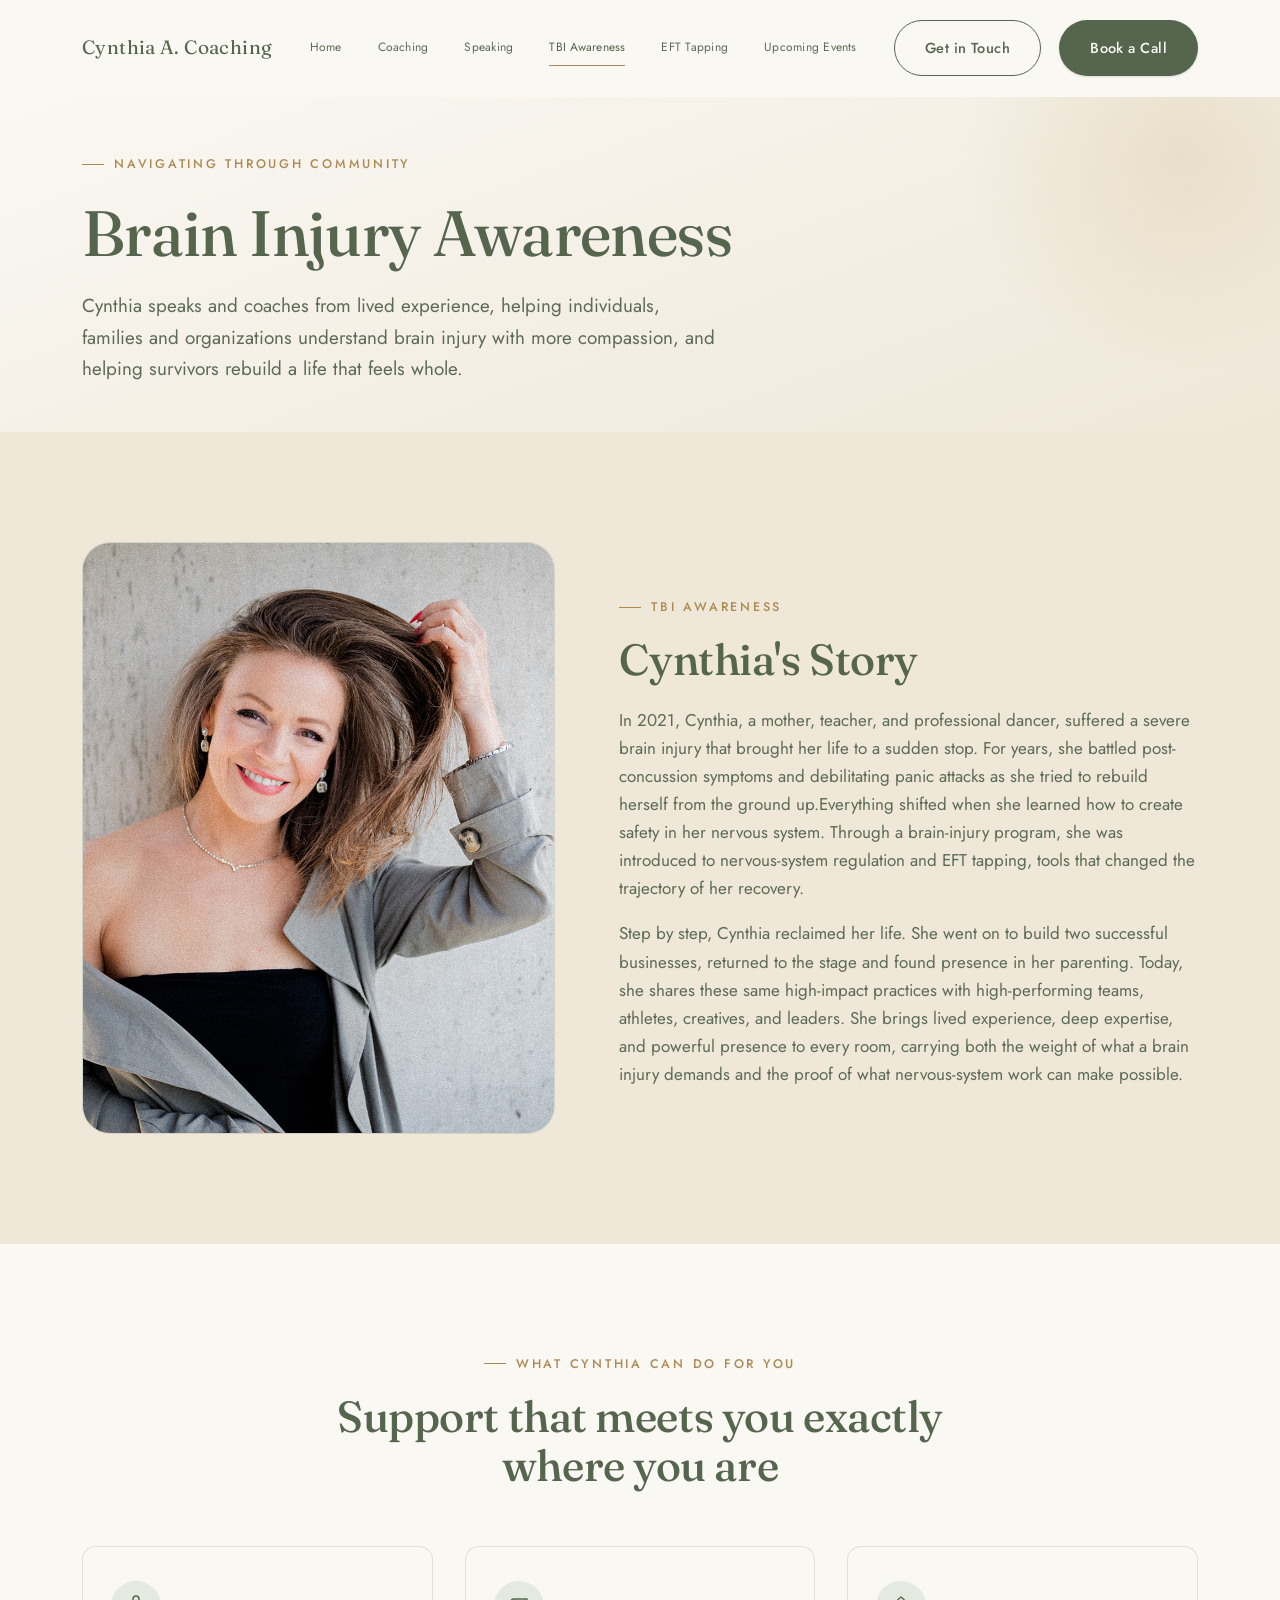
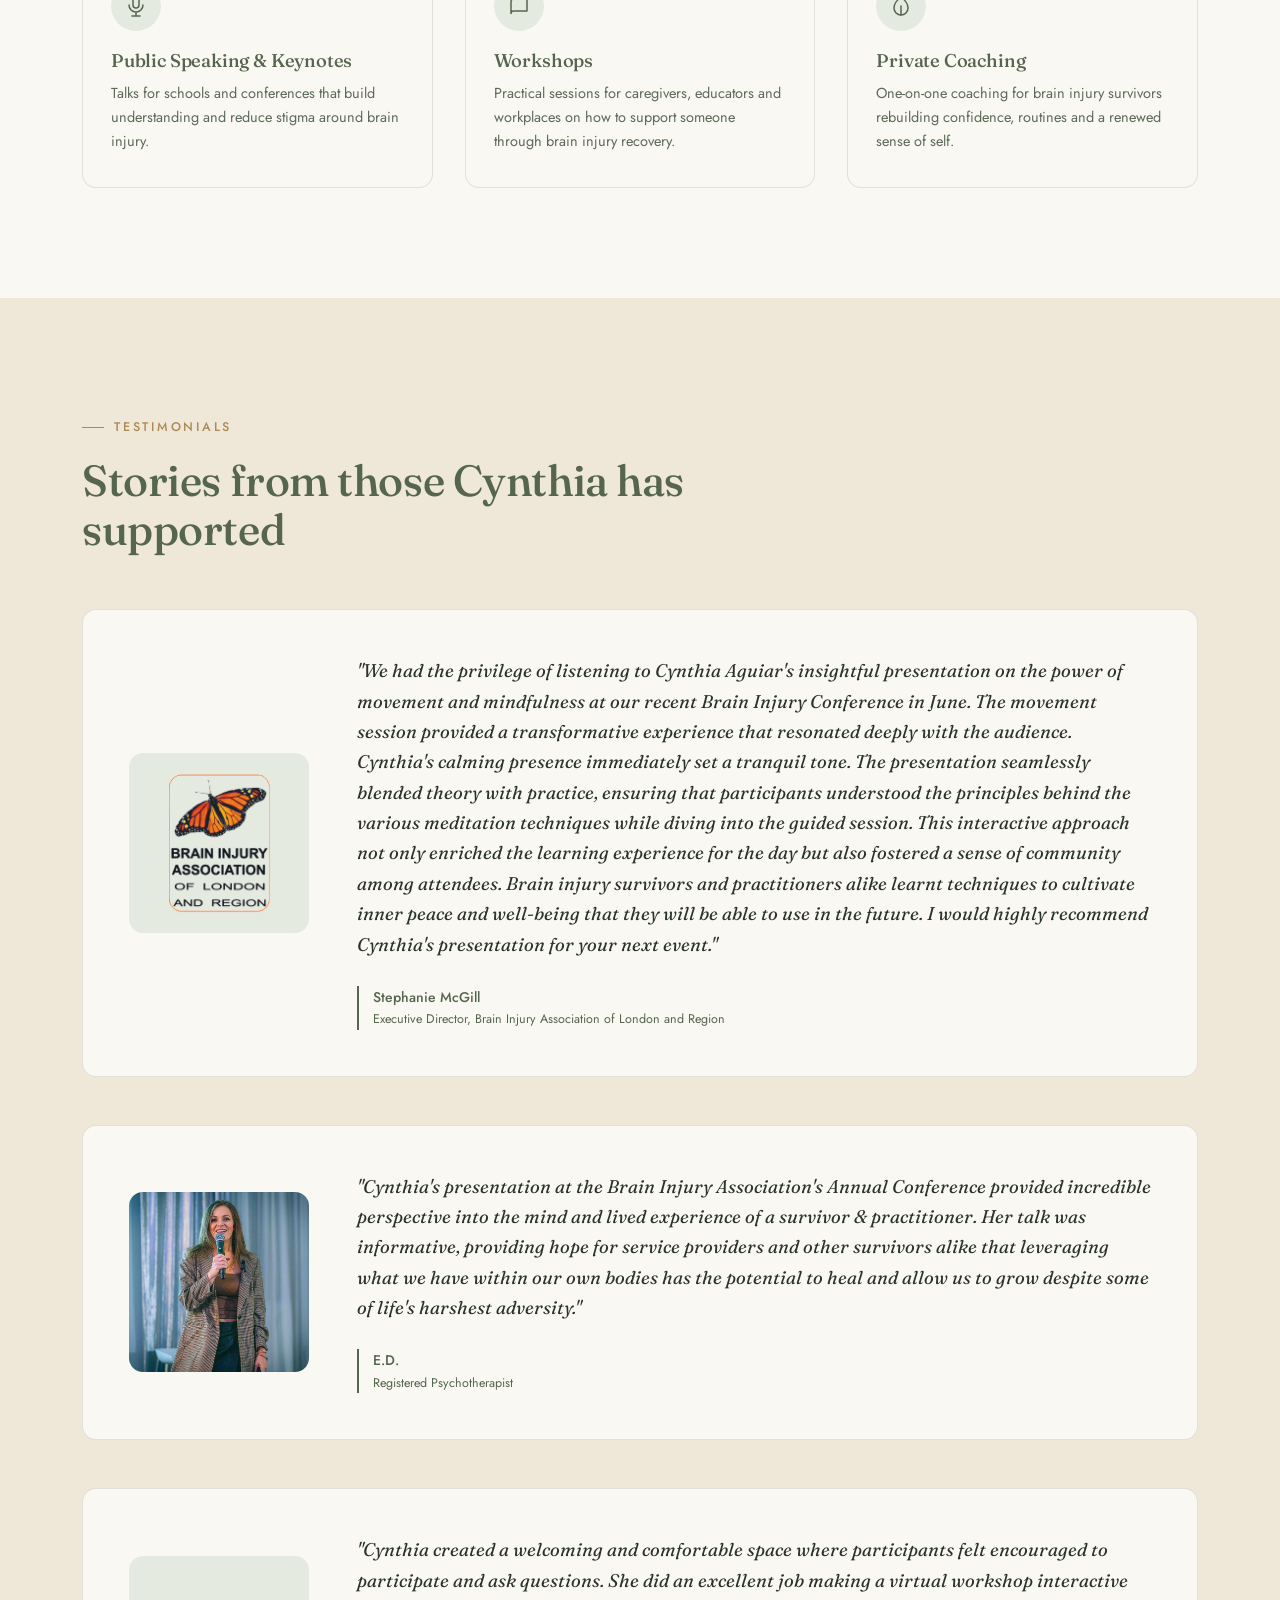
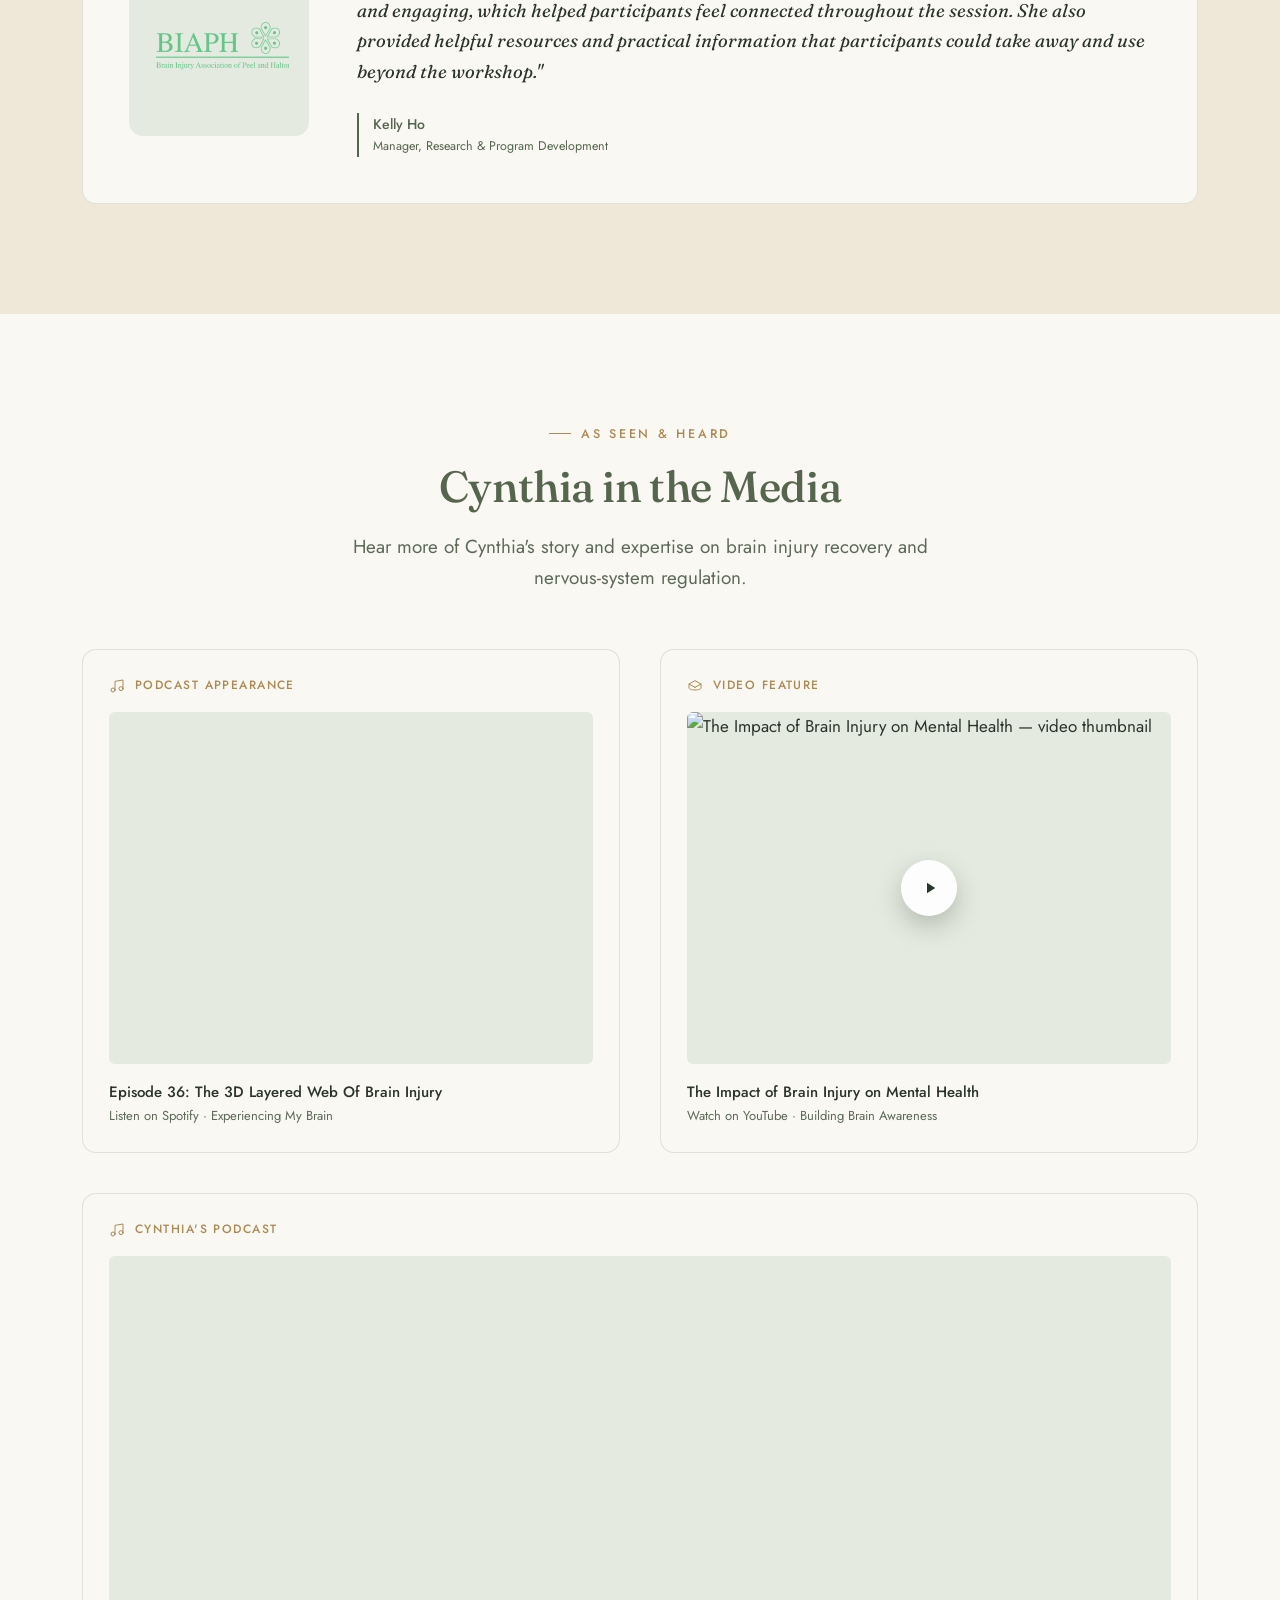
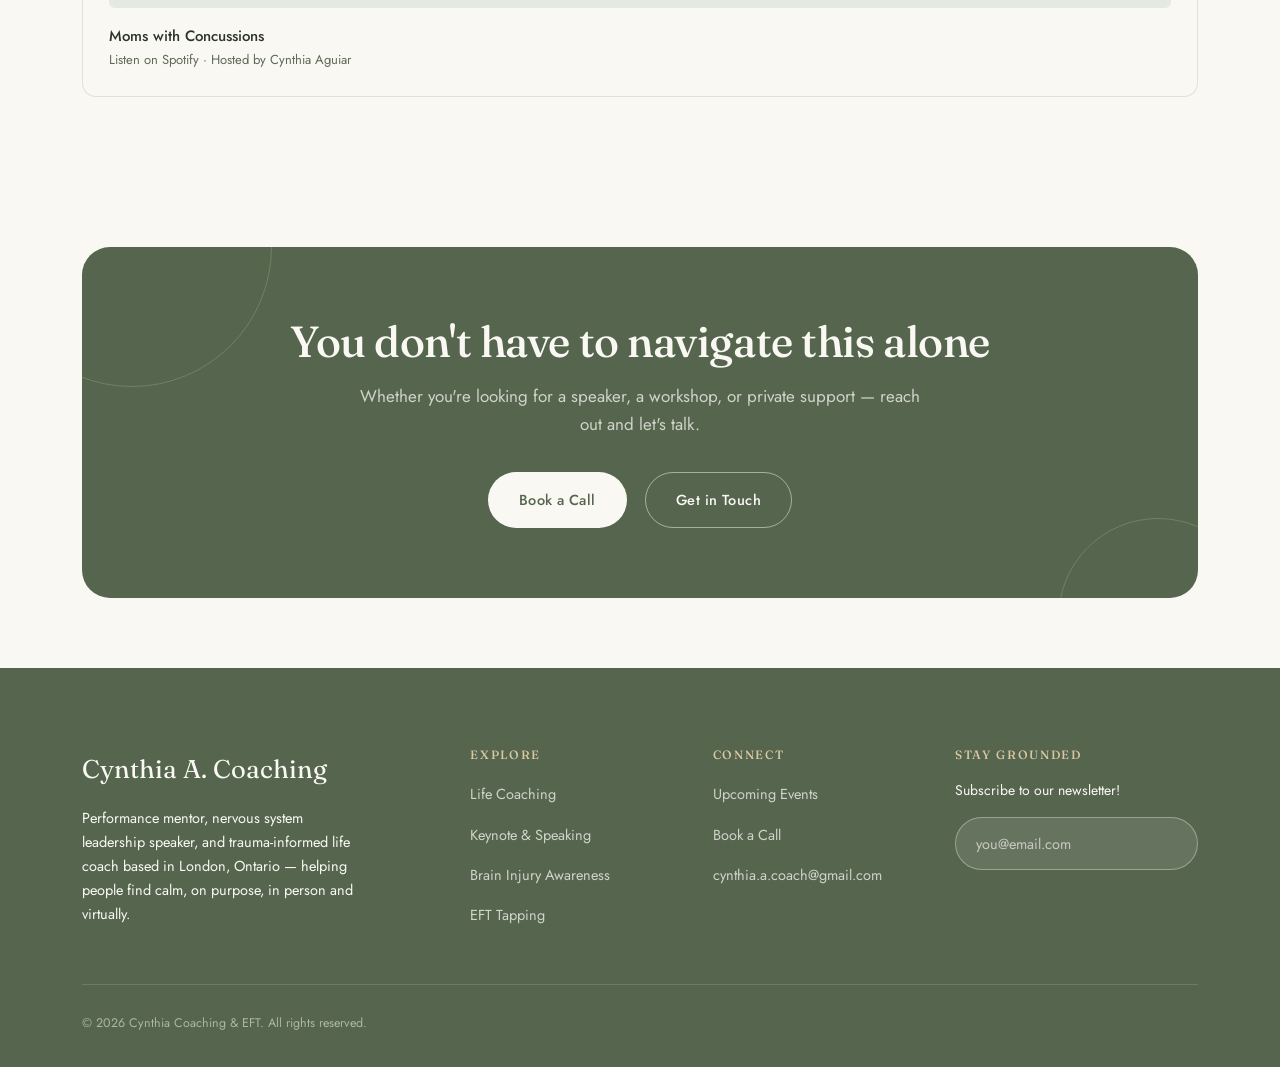
==== brain-injury-awareness.html @ 51f92c17 "Fix oversized gap after the last featured testimonial .testimonial-featured had a flat margin-bottom" ====
<!doctype html>
<html lang="en">
<head>
<meta charset="UTF-8">
<meta name="viewport" content="width=device-width, initial-scale=1.0">
<title>Brain Injury Awareness Speaker in London, Ontario — Cynthia</title>
<meta name="description" content="Cynthia Aguiar shares her brain injury story and supports survivors in London, Ontario and beyond through speaking, workshops and private coaching.">
<link rel="icon" type="image/svg+xml" href="favicon.svg">
<link rel="icon" type="image/png" sizes="32x32" href="favicon-32.png">
<link rel="apple-touch-icon" href="apple-touch-icon.png">
<meta property="og:type" content="website">
<meta property="og:site_name" content="Cynthia A. Coaching">
<meta property="og:title" content="Brain Injury Awareness Speaker in London, Ontario — Cynthia">
<meta property="og:description" content="Cynthia Aguiar shares her brain injury story and supports survivors in London, Ontario and beyond through speaking, workshops and private coaching.">
<meta property="og:url" content="https://iveyvisuals.github.io/Cynthia_A_Coaching/brain-injury-awareness.html">
<meta property="og:image" content="https://iveyvisuals.github.io/Cynthia_A_Coaching/images/og-image.jpg">
<meta property="og:image:width" content="1200">
<meta property="og:image:height" content="630">
<meta name="twitter:card" content="summary_large_image">
<meta name="twitter:title" content="Brain Injury Awareness Speaker in London, Ontario — Cynthia">
<meta name="twitter:description" content="Cynthia Aguiar shares her brain injury story and supports survivors in London, Ontario and beyond through speaking, workshops and private coaching.">
<meta name="twitter:image" content="https://iveyvisuals.github.io/Cynthia_A_Coaching/images/og-image.jpg">
<link rel="canonical" href="https://iveyvisuals.github.io/Cynthia_A_Coaching/brain-injury-awareness.html">
<link rel="preconnect" href="https://fonts.googleapis.com">
<link rel="preconnect" href="https://fonts.gstatic.com" crossorigin>
<link href="https://fonts.googleapis.com/css2?family=Fraunces:ital,opsz,wght@0,9..144,400;0,9..144,500;0,9..144,600;1,9..144,400;1,9..144,500&family=Jost:wght@300;400;500;600&display=swap" rel="stylesheet">
<link rel="stylesheet" href="styles.css?v=16">
<script type="application/ld+json">
{
  "@context": "https://schema.org",
  "@type": "ProfessionalService",
  "name": "Cynthia A. Coaching",
  "alternateName": "Cynthia Aguiar",
  "url": "https://iveyvisuals.github.io/Cynthia_A_Coaching/brain-injury-awareness.html",
  "image": "https://iveyvisuals.github.io/Cynthia_A_Coaching/images/Cynthia_1.jpg",
  "email": "cynthia.a.coach@gmail.com",
  "description": "Brain injury awareness speaking, workshops and coaching with Cynthia Aguiar, a brain injury survivor based in London, Ontario.",
  "areaServed": {
    "@type": "City",
    "name": "London, Ontario, Canada"
  },
  "founder": {
    "@type": "Person",
    "name": "Cynthia Aguiar"
  },
  "priceRange": "$$"
}
</script>
</head>
<body>

<header class="site-header">
  <div class="header-inner">
    <a href="index.html" class="logo">Cynthia A. Coaching</a>
    <nav class="main-nav">
      <a href="index.html">Home</a>
      <a href="life-coaching.html">Coaching</a>
      <a href="keynote-speaking.html">Speaking</a>
      <a href="brain-injury-awareness.html" class="active">TBI Awareness</a>
      <a href="eft-tapping.html">EFT Tapping</a>
      <a href="upcoming-events.html">Upcoming Events</a>
      <div class="main-nav-cta">
        <a href="contact.html" target="_blank" rel="noopener" class="btn btn-ghost">Get in Touch</a>
        <a href="https://tidycal.com/cynthiaacoach/discovery" target="_blank" rel="noopener" class="btn btn-primary">Book a Call</a>
      </div>
    </nav>
    <div class="header-cta">
      <a href="contact.html" target="_blank" rel="noopener" class="btn btn-ghost">Get in Touch</a>
      <a href="https://tidycal.com/cynthiaacoach/discovery" target="_blank" rel="noopener" class="btn btn-primary">Book a Call</a>
    </div>
    <button class="nav-toggle" aria-label="Toggle menu"><span></span><span></span><span></span></button>
  </div>
</header>

<main>

  <section class="page-hero">
    <div class="container">
      <div class="hero-reveal" style="max-width:760px;">
        <div class="eyebrow">Navigating through community</div>
        <h1>Brain Injury Awareness</h1>
        <p class="lede">Cynthia speaks and coaches from lived experience, helping individuals, families and organizations understand brain injury with more compassion, and helping survivors rebuild a life that feels whole.</p>
      </div>
    </div>
  </section>

  <!-- CYNTHIA'S STORY -->
  <section class="section-alt">
    <div class="container split">
      <div class="split-media reveal-pop">
        <img src="images/Portrait_Outdoor.jpg" alt="Portrait of Cynthia Aguiar, smiling">
      </div>
      <div class="split-body reveal">
        <div class="eyebrow">TBI Awareness</div>
        <h2>Cynthia's Story</h2>
        <p>In 2021, Cynthia, a mother, teacher, and professional dancer, suffered a severe brain injury that brought her life to a sudden stop. For years, she battled post-concussion symptoms and debilitating panic attacks as she tried to rebuild herself from the ground up.

​

Everything shifted when she learned how to create safety in her nervous system. Through a brain-injury program, she was introduced to nervous-system regulation and EFT tapping, tools that changed the trajectory of her recovery.</p>
        <p>Step by step, Cynthia reclaimed her life. She went on to build two successful businesses,  returned to the stage and found presence in her parenting. Today, she shares these same high-impact practices with high-performing teams, athletes, creatives, and leaders. She brings lived experience, deep expertise, and powerful presence to every room, carrying both the weight of what a brain injury demands and the proof of what nervous-system work can make possible.</p>
      </div>
    </div>
  </section>

  <!-- WHAT SHE CAN DO -->
  <section>
    <div class="container">
      <div class="section-head center reveal">
        <div class="eyebrow" style="justify-content:center; display:flex;">What Cynthia Can Do For You</div>
        <h2>Support that meets you exactly where you are</h2>
      </div>
      <div class="grid-3">
        <div class="audience-card reveal">
          <div class="icon-wrap"><svg viewBox="0 0 24 24" fill="none" stroke-width="1.5" stroke-linecap="round" stroke-linejoin="round"><rect x="9" y="2" width="6" height="12" rx="3"/><path d="M5 11a7 7 0 0 0 14 0M12 18v4M8 22h8"/></svg></div>
          <h3>Public Speaking &amp; Keynotes</h3>
          <p>Talks for schools and conferences that build understanding and reduce stigma around brain injury.</p>
        </div>
        <div class="audience-card reveal">
          <div class="icon-wrap"><svg viewBox="0 0 24 24" fill="none" stroke-width="1.5" stroke-linecap="round" stroke-linejoin="round"><path d="M4 19.5A2.5 2.5 0 0 1 6.5 17H20V5H6.5A2.5 2.5 0 0 0 4 7.5v12Z"/></svg></div>
          <h3>Workshops</h3>
          <p>Practical sessions for caregivers, educators and workplaces on how to support someone through brain injury recovery.</p>
        </div>
        <div class="audience-card reveal">
          <div class="icon-wrap"><svg viewBox="0 0 24 24" fill="none" stroke-width="1.5" stroke-linecap="round" stroke-linejoin="round"><path d="M12 3c-4 3-7 7-7 11a7 7 0 0 0 14 0c0-4-3-8-7-11Z"/><path d="M12 12v9"/></svg></div>
          <h3>Private Coaching</h3>
          <p>One-on-one coaching for brain injury survivors rebuilding confidence, routines and a renewed sense of self.</p>
        </div>
      </div>
    </div>
  </section>

  <!-- TESTIMONIALS -->
  <section class="section-alt">
    <div class="container">
      <div class="section-head reveal">
        <div class="eyebrow">Testimonials</div>
        <h2>Stories from those Cynthia has supported</h2>
      </div>

      <div class="testimonial-featured reveal">
        <div class="testimonial-featured-logo">
          <img src="logos/BIALR.png" alt="Brain Injury Association of London and Region logo">
        </div>
        <div class="testimonial-featured-body">
          <p class="testimonial-quote">"We had the privilege of listening to Cynthia Aguiar's insightful presentation on the power of movement and mindfulness at our recent Brain Injury Conference in June. The movement session provided a transformative experience that resonated deeply with the audience. Cynthia's calming presence immediately set a tranquil tone. The presentation seamlessly blended theory with practice, ensuring that participants understood the principles behind the various meditation techniques while diving into the guided session. This interactive approach not only enriched the learning experience for the day but also fostered a sense of community among attendees. Brain injury survivors and practitioners alike learnt techniques to cultivate inner peace and well-being that they will be able to use in the future. I would highly recommend Cynthia's presentation for your next event."</p>
          <div class="testimonial-who">
            <div class="testimonial-avatar"></div>
            <div>
              <div class="testimonial-name">Stephanie McGill</div>
              <div class="testimonial-role">Executive Director, Brain Injury Association of London and Region</div>
            </div>
          </div>
        </div>
      </div>

      <div class="testimonial-featured reveal">
        <div class="testimonial-featured-logo testimonial-featured-photo">
          <img src="images/Speaking_7.jpg" alt="Cynthia speaking with a microphone at a conference">
        </div>
        <div class="testimonial-featured-body">
          <p class="testimonial-quote">"Cynthia's presentation at the Brain Injury Association's Annual Conference provided incredible perspective into the mind and lived experience of a survivor &amp; practitioner. Her talk was informative, providing hope for service providers and other survivors alike that leveraging what we have within our own bodies has the potential to heal and allow us to grow despite some of life's harshest adversity."</p>
          <div class="testimonial-who">
            <div class="testimonial-avatar"></div>
            <div>
              <div class="testimonial-name">E.D.</div>
              <div class="testimonial-role">Registered Psychotherapist</div>
            </div>
          </div>
        </div>
      </div>

      <div class="testimonial-featured reveal">
        <div class="testimonial-featured-logo">
          <img src="logos/BIAPH.png" alt="Brain Injury Association of Peel and Halton logo">
        </div>
        <div class="testimonial-featured-body">
          <p class="testimonial-quote">"Cynthia created a welcoming and comfortable space where participants felt encouraged to participate and ask questions. She did an excellent job making a virtual workshop interactive and engaging, which helped participants feel connected throughout the session. She also provided helpful resources and practical information that participants could take away and use beyond the workshop."</p>
          <div class="testimonial-who">
            <div class="testimonial-avatar"></div>
            <div>
              <div class="testimonial-name">Kelly Ho</div>
              <div class="testimonial-role">Manager, Research &amp; Program Development</div>
            </div>
          </div>
        </div>
      </div>

    </div>
  </section>

  <!-- MEDIA APPEARANCES -->
  <section class="media-appearances">
    <div class="container">
      <div class="section-head center reveal">
        <div class="eyebrow" style="justify-content:center; display:flex;">As Seen &amp; Heard</div>
        <h2>Cynthia in the Media</h2>
        <p class="lede" style="margin:20px auto 0;">Hear more of Cynthia's story and expertise on brain injury recovery and nervous-system regulation.</p>
      </div>
      <div class="grid-2" style="margin-top:20px; align-items:start;">
        <div class="media-card reveal">
          <div class="media-card-label">
            <svg viewBox="0 0 24 24" fill="none" stroke-width="1.5" stroke-linecap="round" stroke-linejoin="round"><path d="M9 18V5l12-2v13"/><circle cx="6" cy="18" r="3"/><circle cx="18" cy="16" r="3"/></svg>
            Podcast Appearance
          </div>
          <div class="media-embed">
            <iframe src="https://open.spotify.com/embed/episode/5AU9qyWVliZ8lz8T5jCbvk?utm_source=generator" width="100%" height="352" frameborder="0" allow="autoplay; clipboard-write; encrypted-media; fullscreen; picture-in-picture" loading="lazy" title="Spotify: Episode 36. The 3D Layered Web Of Brain Injury"></iframe>
          </div>
          <div>
            <div class="media-card-title">Episode 36: The 3D Layered Web Of Brain Injury</div>
            <div class="media-card-source">Listen on Spotify · Experiencing My Brain</div>
          </div>
        </div>
        <div class="media-card reveal">
          <div class="media-card-label">
            <svg viewBox="0 0 24 24" fill="none" stroke-width="1.5" stroke-linecap="round" stroke-linejoin="round"><path d="M12 14l9-5-9-5-9 5 9 5Z"/><path d="M3 9v6c0 1.5 4 3 9 3s9-1.5 9-3V9"/></svg>
            Video Feature
          </div>
          <div class="media-embed media-embed-video">
            <a href="https://www.youtube.com/watch?v=foy1cA7-H3Y" target="_blank" rel="noopener" aria-label="Watch on YouTube: The Impact of Brain Injury on Mental Health">
              <img src="https://img.youtube.com/vi/foy1cA7-H3Y/maxresdefault.jpg" alt="The Impact of Brain Injury on Mental Health — video thumbnail" loading="lazy">
              <span class="play"><svg viewBox="0 0 24 24"><path d="M8 5v14l11-7z"/></svg></span>
            </a>
          </div>
          <div>
            <div class="media-card-title">The Impact of Brain Injury on Mental Health</div>
            <div class="media-card-source">Watch on YouTube · Building Brain Awareness</div>
          </div>
        </div>
        <div class="media-card reveal" style="grid-column:1 / -1;">
          <div class="media-card-label">
            <svg viewBox="0 0 24 24" fill="none" stroke-width="1.5" stroke-linecap="round" stroke-linejoin="round"><path d="M9 18V5l12-2v13"/><circle cx="6" cy="18" r="3"/><circle cx="18" cy="16" r="3"/></svg>
            Cynthia's Podcast
          </div>
          <div class="media-embed">
            <iframe src="https://open.spotify.com/embed/show/6o1XPFlJrkX3rZwyYNDtZy?utm_source=generator" width="100%" height="352" frameborder="0" allow="autoplay; clipboard-write; encrypted-media; fullscreen; picture-in-picture" loading="lazy" title="Spotify: Moms with Concussions, hosted by Cynthia Aguiar"></iframe>
          </div>
          <div>
            <div class="media-card-title">Moms with Concussions</div>
            <div class="media-card-source">Listen on Spotify · Hosted by Cynthia Aguiar</div>
          </div>
        </div>
      </div>
    </div>
  </section>

  <!-- CTA -->
  <section id="book" class="tight">
    <div class="container">
      <div class="cta-band reveal">
        <h2>You don't have to navigate this alone</h2>
        <p>Whether you're looking for a speaker, a workshop, or private support — reach out and let's talk.</p>
        <div class="btn-row">
          <a href="https://tidycal.com/cynthiaacoach/discovery" target="_blank" rel="noopener" class="btn btn-light">Book a Call</a>
          <a href="contact.html" target="_blank" rel="noopener" class="btn btn-ghost" style="border-color:rgba(250,248,243,0.5); color:#FAF8F3;">Get in Touch</a>
        </div>
      </div>
    </div>
  </section>

</main>

<footer class="site-footer">
  <div class="container">
    <div class="footer-grid">
      <div>
        <div class="footer-logo">Cynthia A. Coaching</div>
        <p style="max-width:280px; font-size:14.5px; color: #FAF8F3;">Performance mentor, nervous system leadership speaker, and trauma-informed life coach based in London, Ontario &mdash; helping people find calm, on purpose, in person and virtually.</p>
      </div>
      <div class="footer-col">
        <h4>Explore</h4>
        <ul>
          <li><a href="life-coaching.html">Life Coaching</a></li>
          <li><a href="keynote-speaking.html">Keynote &amp; Speaking</a></li>
          <li><a href="brain-injury-awareness.html">Brain Injury Awareness</a></li>
          <li><a href="eft-tapping.html">EFT Tapping</a></li>
        </ul>
      </div>
      <div class="footer-col">
        <h4>Connect</h4>
        <ul>
          <li><a href="upcoming-events.html">Upcoming Events</a></li>
          <li><a href="https://tidycal.com/cynthiaacoach/discovery" target="_blank" rel="noopener">Book a Call</a></li>
          <li><a href="mailto:cynthia.a.coach@gmail.com">cynthia.a.coach@gmail.com</a></li>
        </ul>
      </div>
      <div class="footer-col">
        <h4>Stay Grounded</h4>
        <p style="font-size:14px; margin-bottom:14px; color: #FAF8F3;">Subscribe to our newsletter!</p>
        <form class="offer-form" style="margin:0;">
          <input type="email" required placeholder="you@email.com">
        </form>
      </div>
    </div>
    <div class="footer-bottom">
      <span>© 2026 Cynthia Coaching &amp; EFT. All rights reserved.</span>
      
    </div>
  </div>
</footer>

<script src="script.js"></script>
</body>
</html>
---- styles.css ----
/* =========================================================
   CYNTHIA — Life & EFT Coaching
   Design tokens
   ========================================================= */
:root{
  --bg:            #FAF8F3;   /* soft ivory */
  --bg-alt:        #EFE8D9;   /* warm sand */
  --bg-deep:       #E4DCC9;   /* deeper sand, for contrast blocks */
  --sage:          #8A9A82;   /* calm sage */
  --sage-dark:     #55654E;   /* deep moss, headings on light */
  --sage-pale:     #E5EAE0;   /* pale sage wash */
  --ink:           #2B342A;   /* near-black green, primary text */
  --ink-soft:      #5C6A57;   /* secondary text */
  --gold:          #AD8A54;   /* muted brass accent */
  --gold-light:    #D9C7A2;
  --line:          rgba(43,52,42,0.12);
  --line-soft:     rgba(43,52,42,0.07);
  --white:         #FFFFFF;

  --font-display:  'Fraunces', 'Iowan Old Style', serif;
  --font-body:     'Jost', 'Inter', sans-serif;

  --container:     1180px;
  --radius-s:      6px;
  --radius-m:      14px;
  --radius-l:      28px;

  --ease: cubic-bezier(.4,0,.2,1);
}

*, *::before, *::after{ box-sizing: border-box; }
html{ scroll-behavior: smooth; }
@media (prefers-reduced-motion: reduce){
  html{ scroll-behavior: auto; }
  *, *::before, *::after{ animation-duration: 0.001ms !important; animation-iteration-count: 1 !important; transition-duration: 0.001ms !important; scroll-behavior: auto !important; }
}

body{
  margin:0;
  background: var(--bg);
  color: var(--ink);
  font-family: var(--font-body);
  font-size: 17px;
  line-height: 1.65;
  -webkit-font-smoothing: antialiased;
  overflow-x: hidden;
}

img{ max-width:100%; display:block; }
a{ color: inherit; text-decoration:none; }
ul{ margin:0; padding:0; list-style:none; }
button{ font-family: inherit; cursor:pointer; }

.container{
  max-width: var(--container);
  margin: 0 auto;
  padding: 0 32px;
}

/* ---------- Typography ---------- */
h1,h2,h3,h4{
  font-family: var(--font-display);
  color: var(--sage-dark);
  font-weight: 500;
  line-height: 1.12;
  margin: 0;
  letter-spacing: -0.01em;
}
h1{ font-size: clamp(2.6rem, 5vw, 4.4rem); font-weight: 480; }
h2{ font-size: clamp(2rem, 3.4vw, 2.9rem); }
h3{ font-size: clamp(1.25rem, 2vw, 1.6rem); }
p{ margin: 0 0 1em; color: var(--ink-soft); }
p:last-child{ margin-bottom: 0; }

.eyebrow{
  display:inline-flex;
  align-items:center;
  gap:10px;
  font-family: var(--font-body);
  font-size: 12.5px;
  letter-spacing: 0.22em;
  text-transform: uppercase;
  color: var(--gold);
  font-weight: 500;
  margin-bottom: 18px;
}
.eyebrow::before{
  content:"";
  width: 22px; height: 1px;
  background: var(--gold);
}

.lede{
  font-size: 1.18rem;
  color: var(--ink-soft);
  max-width: 620px;
}

/* ---------- Buttons ---------- */
.btn{
  display:inline-flex;
  align-items:center;
  justify-content:center;
  gap:8px;
  padding: 15px 30px;
  border-radius: 999px;
  font-size: 14.5px;
  letter-spacing: 0.03em;
  font-weight: 500;
  border: 1px solid transparent;
  transition: transform .35s var(--ease), background .35s var(--ease), color .35s var(--ease), border-color .35s var(--ease), box-shadow .35s var(--ease);
  white-space: nowrap;
}
.btn-primary{
  background: var(--sage-dark);
  color: var(--bg);
  box-shadow: 0 1px 2px rgba(43,52,42,0.15);
}
.btn-primary:hover{ background: var(--ink); transform: translateY(-2px); box-shadow: 0 10px 24px rgba(43,52,42,0.22); }
.btn-ghost{
  background: transparent;
  color: var(--sage-dark);
  border-color: var(--sage-dark);
}
.btn-ghost:hover{ background: var(--sage-dark); color: var(--bg); transform: translateY(-2px); }
.btn-gold{
  background: var(--gold);
  color: var(--bg);
}
.btn-gold:hover{ background: var(--sage-dark); transform: translateY(-2px); }
.btn-light{
  background: var(--bg);
  color: var(--sage-dark);
}
.btn-light:hover{ background: var(--white); transform: translateY(-2px); }
.btn-row{ display:flex; gap:14px; flex-wrap:wrap; align-items:center; }

/* ---------- Header ---------- */
.site-header{
  position: sticky;
  top:0;
  z-index: 100;
  background: rgba(250,248,243,0.86);
  backdrop-filter: blur(10px);
  border-bottom: 1px solid transparent;
  transition: border-color .4s var(--ease), background .4s var(--ease);
}
.site-header.scrolled{
  border-bottom-color: var(--line);
}
.header-inner{
  display:flex;
  align-items:center;
  justify-content:space-between;
  padding: 20px 32px;
  max-width: var(--container);
  margin:0 auto;
}
.logo{
  font-family: var(--font-display);
  font-size: 1.2rem;
  letter-spacing: 0.02em;
  color: var(--sage-dark);
  display:flex;
  align-items:baseline;
  gap:10px;
}
.logo small{
  font-family: var(--font-body);
  font-size: 10.5px;
  letter-spacing: 0.18em;
  text-transform: uppercase;
  color: var(--gold);
  font-weight: 500;
}
.main-nav{
  display:flex;
  align-items:center;
  gap: 36px;
}
.main-nav a{
  font-size: 12px;
  letter-spacing: 0.02em;
  color: var(--ink-soft);
  position: relative;
  padding: 4px 0;
  transition: color .3s var(--ease);
}
.main-nav a:hover, .main-nav a.active{ color: var(--sage-dark); }
.main-nav a.active::after{
  content:"";
  position:absolute;
  left:0; right:0; bottom:-4px;
  height:1px;
  background: var(--gold);
}
.header-cta{ display:flex; align-items:center; gap:18px; }
.main-nav-cta{ display:none; }
.nav-toggle{
  display:none;
  background:none; border:none;
  width: 30px; height: 22px;
  position:relative;
}
.nav-toggle span{
  position:absolute; left:0; right:0; height:1px; background: var(--sage-dark);
  transition: transform .3s var(--ease), opacity .3s var(--ease), top .3s var(--ease);
}
.nav-toggle span:nth-child(1){ top:0; }
.nav-toggle span:nth-child(2){ top:10px; }
.nav-toggle span:nth-child(3){ top:20px; }
.nav-toggle.open span:nth-child(1){ top:10px; transform: rotate(45deg); }
.nav-toggle.open span:nth-child(2){ opacity:0; }
.nav-toggle.open span:nth-child(3){ top:10px; transform: rotate(-45deg); }

/* ---------- Breathing ring signature motif ---------- */
.breath-wrap{ position:relative; display:flex; align-items:center; justify-content:center; width:78%; height:78%; }
.breath-wrap img{
  width:100%; height:100%;
  object-fit:cover;
  border-radius:50%;
  display:block;
  position:relative;
  z-index:1;
  box-shadow: 0 20px 45px -20px rgba(43,52,42,0.35);
}
.breath-ring{
  position:absolute;
  border:1px solid var(--gold-light);
  border-radius:50%;
  animation: breathe 7s var(--ease) infinite;
  pointer-events:none;
}
.breath-ring.r1{ inset:-18px; animation-delay: 0s; }
.breath-ring.r2{ inset:-42px; animation-delay: .6s; border-color: rgba(173,138,84,0.35); }
.breath-ring.r3{ inset:-70px; animation-delay: 1.2s; border-color: rgba(173,138,84,0.2); }
@keyframes breathe{
  0%   { transform: scale(0.96); opacity: .55; }
  50%  { transform: scale(1.04); opacity: .95; }
  100% { transform: scale(0.96); opacity: .55; }
}

.divider-breath{
  display:flex; align-items:center; justify-content:center;
  gap: 10px;
  margin: 0 auto;
  width: fit-content;
}
.divider-breath span{
  width:6px; height:6px; border-radius:50%;
  background: var(--gold-light);
  animation: breathe-dot 3.6s var(--ease) infinite;
}
.divider-breath span:nth-child(2){ animation-delay: .4s; background: var(--gold); width:8px; height:8px; }
.divider-breath span:nth-child(3){ animation-delay: .8s; }
@keyframes breathe-dot{
  0%,100%{ transform: scale(0.85); opacity:.5; }
  50%{ transform: scale(1.25); opacity:1; }
}

/* ---------- Sections ---------- */
section{ padding: 110px 0; position:relative; }
section.tight{ padding: 70px 0; }
.section-alt{ background: var(--bg-alt); }
.section-deep{ background: var(--sage-dark); color: var(--bg); }
.section-deep h2, .section-deep h3{ color: var(--bg); }
.section-deep p{ color: rgba(250,248,243,0.75); }
.section-deep .eyebrow{ color: var(--gold-light); }
.section-deep .eyebrow::before{ background: var(--gold-light); }
.section-deep .audience-card h3{ color: var(--ink); }
.section-deep .audience-card p{ color: var(--ink-soft); }

.section-head{ max-width: 720px; margin-bottom: 56px; }
.section-head.center{ margin-left:auto; margin-right:auto; text-align:center; }

/* reveal-on-scroll */
.reveal{ opacity:0; transform: translateY(26px); transition: opacity .9s var(--ease), transform .9s var(--ease); }
.reveal.in{ opacity:1; transform:none; }
.reveal-pop{ opacity:0; transform: scale(.94) translateY(14px); transition: opacity .8s var(--ease), transform .8s var(--ease); }
.reveal-pop.in{ opacity:1; transform: scale(1) translateY(0); }

/* Hero text — fades in on page load (always above the fold, no scroll trigger needed) */
@keyframes hero-fade-in{
  from{ opacity:0; transform: translateY(22px); }
  to{ opacity:1; transform: none; }
}
.hero-reveal{ animation: hero-fade-in 1s var(--ease) both; }

/* ---------- Hero ---------- */
.hero{
  padding: 45px 0 45px;
  position:relative;
  overflow:hidden;
}
.hero-grid{
  display:grid;
  grid-template-columns: 1.05fr 0.95fr;
  gap: 64px;
  align-items:center;
}
.hero-kicker{
  font-family: var(--font-body);
  font-size: 13px;
  letter-spacing: 0.2em;
  text-transform: uppercase;
  color: var(--gold);
  margin-bottom: 20px;
  font-weight: 500;
}
.hero h1{ margin-bottom: 20px; }
.hero h1 em{ font-style: italic; color: var(--gold); }
.hero .lede{ margin-bottom: 36px; }
.hero-credential{
  display:flex; gap:12px; align-items:center;
  margin-top: 34px;
  padding-top: 26px;
  border-top: 1px solid var(--line);
  font-size: 13.5px;
  color: var(--ink-soft);
  letter-spacing: .02em;
}
.hero-credential .dot{ width:5px; height:5px; border-radius:50%; background: var(--gold); flex:none; }

.portrait-frame{
  position:relative;
  aspect-ratio: 4/5;
  border-radius: var(--radius-l);
  background: linear-gradient(150deg, var(--sage-pale), var(--bg-deep));
  display:flex; align-items:center; justify-content:center;
  overflow:visible;
}
.portrait-frame .placeholder-label{
  position:absolute; bottom:22px; left:22px; right:22px;
  font-size:11.5px; letter-spacing:.1em; text-transform:uppercase;
  color: var(--sage-dark); opacity:.55;
  background: rgba(255,255,255,.55);
  padding:8px 14px; border-radius: 999px;
  text-align:center;
}
.portrait-svg{ width: 58%; opacity: .85; }

/* ---------- Logo marquee ---------- */
.marquee{
  overflow:hidden;
  position:relative;
  -webkit-mask-image: linear-gradient(90deg, transparent, #000 8%, #000 92%, transparent);
  mask-image: linear-gradient(90deg, transparent, #000 8%, #000 92%, transparent);
}
.marquee-track{
  display:flex;
  align-items:center;
  width: max-content;
  gap: 64px;
  animation: scroll-left 34s linear infinite;
}
.marquee:hover .marquee-track{ animation-play-state: paused; }
@keyframes scroll-left{
  from{ transform: translateX(0); }
  to{ transform: translateX(-50%); }
}
.logo-chip{
  height: 38px;
  width: auto;
  max-width: 150px;
  object-fit: contain;
  flex: none;
  transition: transform .3s var(--ease);
}
.logo-chip:hover{ transform: translateY(-3px); }

/* ---------- Service / card carousel ---------- */
.carousel{
  display:flex;
  gap: 26px;
  overflow-x:auto;
  scroll-snap-type: x mandatory;
  padding: 6px 4px 26px;
  scrollbar-width: none;
}
.carousel::-webkit-scrollbar{ display:none; }
.carousel > *{ scroll-snap-align:start; flex: 0 0 auto; }

.service-card{
  width: min(340px, 82vw);
  background: var(--bg);
  border: 1px solid var(--line);
  border-radius: var(--radius-m);
  padding: 30px;
  display:flex;
  flex-direction:column;
  gap: 18px;
  transition: transform .4s var(--ease), box-shadow .4s var(--ease), border-color .4s var(--ease);
}
.service-card:hover{
  transform: translateY(-6px);
  box-shadow: 0 26px 44px -20px rgba(43,52,42,0.28);
  border-color: transparent;
}
.service-card .icon-wrap{
  width:54px; height:54px;
  border-radius: 50%;
  background: var(--sage-pale);
  display:flex; align-items:center; justify-content:center;
}
.service-card .icon-wrap svg{ width:26px; height:26px; stroke: var(--sage-dark); }
.service-card h3{ font-size: 1.28rem; }
.service-card p{ font-size: 15px; }
.service-card .card-link{
  margin-top:auto;
  font-size: 13px;
  letter-spacing:.05em;
  text-transform:uppercase;
  color: var(--gold);
  display:inline-flex; align-items:center; gap:8px;
}
.service-card .card-link svg{ width:14px; height:14px; transition: transform .3s var(--ease); }
.service-card:hover .card-link svg{ transform: translateX(4px); }

.carousel-nav{ display:flex; gap:12px; margin-top: 6px; }
.carousel-btn{
  width:44px; height:44px; border-radius:50%;
  border:1px solid var(--line);
  background: var(--bg);
  display:flex; align-items:center; justify-content:center;
  transition: background .3s var(--ease), border-color .3s var(--ease), transform .2s var(--ease);
}
.carousel-btn:hover{ background: var(--sage-dark); border-color: var(--sage-dark); transform: translateY(-2px); }
.carousel-btn:hover svg{ stroke: var(--bg); }
.carousel-btn svg{ width:16px; height:16px; stroke: var(--sage-dark); transition: stroke .3s var(--ease); }

/* ---------- Pillars / grid ---------- */
.grid-2{ display:grid; grid-template-columns: 1fr 1fr; gap: 40px; }
.grid-3{ display:grid; grid-template-columns: repeat(3,1fr); gap: 32px; }
.grid-4{ display:grid; grid-template-columns: repeat(4,1fr); gap: 26px; }

.pillar{
  padding: 8px 0 8px 0;
}
.pillar .num{
  font-family: var(--font-display);
  font-style: italic;
  font-size: 1rem;
  color: var(--gold);
  margin-bottom: 14px;
  display:block;
}
.pillar h3{ margin-bottom: 12px; }
.pillar p{ font-size: 15.5px; }

/* ---------- Free offer ---------- */
.offer{
  background: var(--sage-pale);
  border-radius: var(--radius-l);
  padding: 64px;
  display:grid;
  grid-template-columns: 1.1fr 0.9fr;
  gap: 48px;
  align-items:center;
  position:relative;
  overflow:hidden;
}
.offer::before{
  content:"";
  position:absolute; width:340px; height:340px; border-radius:50%;
  border: 1px solid rgba(173,138,84,0.25);
  top:-120px; right:-120px;
}
.offer-form{
  display:flex; gap:10px; margin-top: 26px; flex-wrap:wrap;
}
.offer-form input[type=email]{
  flex:1; min-width: 200px;
  padding: 15px 20px;
  border-radius: 999px;
  border: 1px solid var(--line);
  background: var(--bg);
  font-family: var(--font-body);
  font-size: 14.5px;
  color: var(--ink);
}
.offer-form input[type=email]:focus{ outline: 2px solid var(--sage-dark); outline-offset: 2px; }
.offer-note{ font-size:12.5px; color: var(--ink-soft); margin-top:12px; opacity:.75; }

/* ---------- Contact form ---------- */
.contact-form{ display:flex; flex-direction:column; gap:18px; margin-top:8px; }
.contact-form[hidden]{ display:none; }
.contact-field label{
  display:block;
  font-size: 12px;
  letter-spacing: 0.1em;
  text-transform: uppercase;
  color: var(--ink-soft);
  margin-bottom: 8px;
}
.contact-form input, .contact-form textarea{
  width:100%;
  padding: 15px 20px;
  border-radius: var(--radius-m);
  border: 1px solid var(--line);
  background: var(--bg);
  font-family: var(--font-body);
  font-size: 15px;
  color: var(--ink);
}
.contact-form textarea{ min-height: 150px; resize: vertical; line-height: 1.6; }
.contact-form input:focus, .contact-form textarea:focus{ outline: 2px solid var(--sage-dark); outline-offset: 2px; }
.contact-note{ font-size:13px; color: var(--ink-soft); margin-top:16px; opacity:.85; }
.contact-success{
  display:flex; flex-direction:column; align-items:flex-start; gap:14px;
  background: var(--sage-pale);
  border: 1px solid var(--line);
  border-radius: var(--radius-m);
  padding: 40px 34px;
}
.contact-success[hidden]{ display:none; }
.contact-success .icon-wrap{ width:50px; height:50px; border-radius:50%; background: var(--bg); display:flex; align-items:center; justify-content:center; }
.contact-success .icon-wrap svg{ width:24px; height:24px; stroke: var(--sage-dark); }
.contact-success h3{ margin:0; }
.contact-success p{ margin:0; }
.offer-visual{
  aspect-ratio: 1;
  border-radius: 50%;
  background: linear-gradient(150deg, var(--bg), var(--bg-deep));
  display:flex; align-items:center; justify-content:center;
  position:relative;
}

/* ---------- Intro video ---------- */
.intro-video{
  max-width: 900px;
  margin: 40px auto 0;
  border-radius: var(--radius-l);
  overflow: hidden;
  box-shadow: 0 24px 60px rgba(43,52,42,0.18);
  aspect-ratio: 1080 / 604;
  background: var(--sage-pale);
}
.intro-video video{ width:100%; height:100%; display:block; object-fit:cover; }

/* ---------- Testimonials ---------- */
.testimonial-card{
  background: var(--bg);
  border: 1px solid var(--line);
  border-radius: var(--radius-m);
  padding: 30px;
  display:flex; flex-direction:column; gap:18px;
}
.testimonial-media{
  aspect-ratio: 16/10;
  border-radius: var(--radius-s);
  background: linear-gradient(150deg, var(--sage-pale), var(--bg-deep));
  display:flex; align-items:center; justify-content:center;
  position:relative;
  overflow:hidden;
}
.testimonial-media iframe{
  position:absolute; inset:0;
  width:100%; height:100%;
  border:0;
}
.testimonial-media video{
  position:absolute; inset:0;
  width:100%; height:100%;
  object-fit:cover;
  display:block;
}
.testimonial-media img{
  position:absolute; inset:0;
  width:100%; height:100%;
  object-fit:cover;
  display:block;
}
.testimonial-media .play{
  width:56px; height:56px; border-radius:50%;
  background: rgba(255,255,255,0.85);
  display:flex; align-items:center; justify-content:center;
  box-shadow: 0 10px 24px rgba(43,52,42,0.18);
}
.testimonial-media .play svg{ width:16px; height:16px; fill: var(--sage-dark); margin-left:2px; }
.testimonial-media .tag{
  position:absolute; top:14px; left:14px;
  font-size:10.5px; letter-spacing:.1em; text-transform:uppercase;
  background: rgba(255,255,255,0.8); padding:5px 10px; border-radius:999px;
  color: var(--sage-dark);
}
.stars{ color: var(--gold); font-size: 14px; letter-spacing: 2px; }
.testimonial-quote{ font-family: var(--font-display); font-size: 1.08rem; color: var(--ink); font-style: italic; line-height:1.5; }
.testimonial-who{ display:flex; align-items:center; gap:12px; margin-top:auto; border-left: 2px solid var(--sage-dark); padding-left: 14px; }
.testimonial-avatar{ display:none; }
.testimonial-name{ font-size:14px; font-weight:500; color: var(--sage-dark); }
.testimonial-role{ font-size:12.5px; color: var(--sage-dark); }

.testimonial-featured{
  display:flex;
  align-items:center;
  gap:48px;
  background: var(--bg);
  border: 1px solid var(--line);
  border-radius: var(--radius-m);
  padding: 46px;
  margin-top: 32px;
}
.testimonial-featured + .testimonial-featured{ margin-top: 48px; }
.testimonial-featured-logo{
  flex:none;
  width:180px; height:180px;
  border-radius: var(--radius-m);
  background: var(--sage-pale);
  display:flex; align-items:center; justify-content:center;
  padding:20px;
}
.testimonial-featured-logo img{ width:100%; height:100%; object-fit:contain; }
.testimonial-featured-photo{ padding:0; overflow:hidden; }
.testimonial-featured-photo img{ object-fit:cover; }
.testimonial-featured-monogram{
  font-family: var(--font-display);
  font-size: 1.5rem;
  letter-spacing: 0.04em;
  color: var(--sage-dark);
  text-align:center;
}
.testimonial-featured-body{ flex:1; min-width:0; }
.testimonial-featured .testimonial-quote{ font-size:1.15rem; line-height:1.65; }
.testimonial-featured .testimonial-who{ margin-top:26px; }
@media (max-width: 720px){
  .testimonial-featured{ flex-direction:column; align-items:flex-start; padding:30px; gap:26px; }
  .testimonial-featured-logo{ width:110px; height:110px; }
}

/* ---------- CTA band ---------- */
#book{ padding-top: 40px; }
.cta-band{
  background: var(--sage-dark);
  border-radius: var(--radius-l);
  padding: 70px 64px;
  color: var(--bg);
  text-align:center;
  position:relative;
  overflow:hidden;
}
.cta-band::before, .cta-band::after{
  content:"";
  position:absolute; border-radius:50%;
  border:1px solid rgba(217,199,162,0.25);
}
.cta-band::before{ width:280px; height:280px; top:-140px; left:-90px; }
.cta-band::after{ width:200px; height:200px; bottom:-120px; right:-60px; }
.cta-band h2{ color: var(--bg); margin-bottom: 16px; }
.cta-band p{ color: rgba(250,248,243,0.75); max-width:560px; margin: 0 auto 34px; }
.cta-band .btn-row{ justify-content:center; }

/* ---------- Story / split content ---------- */
.split{
  display:grid;
  grid-template-columns: 0.9fr 1.1fr;
  gap: 64px;
  align-items:center;
}
.split.reverse{ grid-template-columns: 1.1fr 0.9fr; }
.split.reverse .split-media{ order:2; }
.split-media{
  position: relative;
  border-radius: var(--radius-l);
  aspect-ratio: 4/5;
  background: linear-gradient(160deg, var(--bg-alt), var(--sage-pale));
  display:flex; align-items:center; justify-content:center;
  overflow: hidden;
  border: 1px solid var(--line);
}
.split-media img{
  width: 100%;
  height: 100%;
  object-fit: cover;
  transition: transform 1s var(--ease);
}
.split-media:hover img{ transform: scale(1.035); }
@media (prefers-reduced-motion: reduce){
  .split-media img{ transition: none; }
}
.split-body h2{ margin-bottom: 22px; }

/* ---------- Audience cards (EFT) ---------- */
.audience-card{
  background: var(--bg);
  border: 1px solid var(--line);
  border-radius: var(--radius-m);
  padding: 34px 28px;
  transition: transform .35s var(--ease), box-shadow .35s var(--ease);
}
.audience-card:hover{ transform: translateY(-5px); box-shadow: 0 22px 38px -20px rgba(43,52,42,0.25); }
.audience-card .icon-wrap{ width:50px; height:50px; border-radius:50%; background: var(--sage-pale); display:flex; align-items:center; justify-content:center; margin-bottom:20px; }
.audience-card .icon-wrap svg{ width:24px; height:24px; stroke: var(--sage-dark); }
.audience-card h3{ font-size:1.15rem; margin-bottom:10px; }
.audience-card p{ font-size:14.5px; }

/* ---------- Media appearances (podcast / video embeds) ---------- */
.media-card{
  background: var(--bg);
  border: 1px solid var(--line);
  border-radius: var(--radius-m);
  padding: 26px;
  display:flex; flex-direction:column; gap:16px;
}
.media-card-label{
  display:flex; align-items:center; gap:10px;
  font-size: 12px;
  letter-spacing: 0.12em;
  text-transform: uppercase;
  color: var(--gold);
  font-weight: 500;
}
.media-card-label svg{ width:16px; height:16px; stroke: var(--gold); flex:none; }
.media-embed{ border-radius: var(--radius-s); overflow:hidden; background: var(--sage-pale); }
.media-embed iframe{ width:100%; display:block; border:0; height:352px; }
.media-embed-video{ height:352px; }
.media-embed-video iframe{ height:100%; }
.media-embed-video a{ position:relative; display:block; width:100%; height:100%; }
.media-embed-video a img{ width:100%; height:100%; display:block; object-fit:cover; }
.media-embed-video .play{
  position:absolute; top:50%; left:50%; transform:translate(-50%,-50%);
  width:56px; height:56px; border-radius:50%;
  background: rgba(255,255,255,0.9);
  display:flex; align-items:center; justify-content:center;
  box-shadow: 0 10px 24px rgba(43,52,42,0.25);
  transition: transform .25s var(--ease);
}
.media-embed-video a:hover .play{ transform:translate(-50%,-50%) scale(1.08); }
.media-embed-video .play svg{ width:18px; height:18px; fill: var(--ink); margin-left:2px; }
.media-card-title{ font-size:15px; color: var(--ink); font-weight:500; }
.media-card-source{ font-size:13px; color: var(--ink-soft); }
@media (max-width: 640px){
  .media-appearances .container{ padding-left:16px; padding-right:16px; }
  .media-appearances .media-card{ padding-left:0; padding-right:0; }
  .media-appearances .media-card-label,
  .media-appearances .media-card-title,
  .media-appearances .media-card-source{ padding:0 16px; }
  .media-appearances .media-embed{ border-radius:0; }
}

/* ---------- Benefit list ---------- */
.check-list{ display:flex; flex-direction:column; gap:16px; margin-top: 8px; }
.check-list li{ display:flex; gap:14px; align-items:flex-start; color: var(--ink-soft); font-size:15.5px; }
.check-list svg{ width:18px; height:18px; stroke: var(--gold); flex:none; margin-top:3px; }

/* ---------- Event card ---------- */
.event-card{
  display:grid;
  grid-template-columns: 200px 1fr auto;
  gap: 36px;
  align-items:center;
  background: var(--bg);
  border: 1px solid var(--line);
  border-radius: var(--radius-l);
  padding: 40px;
}
.event-date{
  text-align:center;
  border-right: 1px solid var(--line);
  padding-right: 30px;
}
.event-date .month{ font-size:13px; letter-spacing:.15em; text-transform:uppercase; color:var(--gold); }
.event-date .day{ font-family: var(--font-display); font-size: 3.2rem; color: var(--sage-dark); line-height:1; margin:6px 0; }
.event-date .year{ font-size:13px; color: var(--ink-soft); }
.event-tag{
  display:inline-block; font-size:11px; letter-spacing:.12em; text-transform:uppercase;
  background: var(--sage-pale); color: var(--sage-dark); padding:6px 14px; border-radius:999px; margin-bottom:14px;
}
.event-meta{ display:flex; gap:22px; margin-top:16px; font-size:13.5px; color: var(--ink-soft); flex-wrap:wrap; }
.event-meta span{ display:flex; align-items:center; gap:7px; }
.event-empty{
  background: var(--bg);
  border: 1px solid var(--line);
  border-radius: var(--radius-l);
  padding: 64px 40px;
  text-align: center;
}
.event-meta svg{ width:15px; height:15px; stroke: var(--gold); }

.empty-events{
  border: 1px dashed var(--line);
  border-radius: var(--radius-l);
  padding: 60px 40px;
  text-align:center;
}

/* ---------- Footer ---------- */
.site-footer{
  background: var(--sage-dark);
  color: rgba(250,248,243,0.82);
  padding: 80px 0 34px;
}
.footer-grid{
  display:grid;
  grid-template-columns: 1.4fr 0.8fr 0.8fr 1fr;
  gap: 48px;
  padding-bottom: 56px;
  border-bottom: 1px solid rgba(250,248,243,0.14);
}
.footer-logo{ font-family: var(--font-display); font-size:1.6rem; color: var(--bg); margin-bottom:16px; }
.footer-col h4{
  font-size:12px; letter-spacing:.14em; text-transform:uppercase; color: var(--gold-light);
  margin-bottom:18px; font-weight:500;
}
.footer-col ul{ display:flex; flex-direction:column; gap:12px; }
.footer-col a{ font-size:14.5px; color: rgba(250,248,243,0.75); transition: color .3s var(--ease); }
.footer-col a:hover{ color: var(--bg); }
.footer-col .offer-form input[type=email]{
  background: rgba(250,248,243,0.1);
  border-color: rgba(250,248,243,0.35);
  color: var(--bg);
}
.footer-col .offer-form input[type=email]::placeholder{
  color: rgba(250,248,243,0.65);
}
.footer-bottom{
  display:flex; justify-content:space-between; align-items:center;
  padding-top: 28px; font-size:12.5px; color: rgba(250,248,243,0.55); flex-wrap:wrap; gap:12px;
}

/* ---------- Page header (interior pages) ---------- */
.page-hero{
  padding: 48px 0 48px;
  position: relative;
  overflow: hidden;
  background: linear-gradient(160deg, var(--bg) 0%, var(--bg-alt) 100%);
}
.page-hero::before{
  content:"";
  position:absolute;
  top:-160px; right:-120px;
  width:440px; height:440px;
  border-radius:50%;
  background: radial-gradient(circle, rgba(217,199,162,0.4), transparent 70%);
  pointer-events:none;
}
.page-hero .container{ position:relative; z-index:1; }
.page-hero .eyebrow{ margin-bottom: 22px; }
.page-hero h1{ max-width: 780px; }
.page-hero .lede{ margin-top: 22px; max-width: 640px; }

/* ---------- Responsive ---------- */
@media (max-width: 980px){
  .hero-grid, .split, .split.reverse, .offer{ grid-template-columns: 1fr; }
  .split .split-media, .split.reverse .split-media{ order: -1; }
  .grid-2{ grid-template-columns: 1fr; }
  .grid-3{ grid-template-columns: 1fr 1fr; }
  .grid-4{ grid-template-columns: 1fr 1fr; }
  .footer-grid{ grid-template-columns: 1fr 1fr; }
  .event-card{ grid-template-columns: 1fr; text-align:center; }
  .event-date{ border-right:none; border-bottom:1px solid var(--line); padding-right:0; padding-bottom:20px; }
}
@media (max-width: 720px){
  /* backdrop-filter makes .site-header the containing block for its
     fixed-position descendants, which was collapsing .main-nav's
     inset(74px 0 0 0) down to the header's own ~74px height instead
     of the full viewport. Disable it here so the mobile menu panel
     covers the full screen as intended. */
  .site-header{ backdrop-filter:none; }
  .main-nav{
    position:fixed; inset: 74px 0 0 0;
    background: var(--bg);
    flex-direction:column;
    padding: 40px 32px;
    gap: 26px;
    transform: translateY(-8px);
    opacity:0;
    pointer-events:none;
    transition: opacity .35s var(--ease), transform .35s var(--ease);
  }
  .main-nav.open{ opacity:1; transform:none; pointer-events:auto; }
  .main-nav a{ font-size: 20px; }
  .main-nav-cta{
    display:flex;
    flex-direction:column;
    gap:14px;
    width:100%;
    margin-top:10px;
    padding-top:26px;
    border-top:1px solid var(--line);
  }
  .main-nav .main-nav-cta .btn{ width:100%; font-size:14.5px; }
  .main-nav .main-nav-cta .btn-primary{ color: var(--bg); }
  .main-nav .main-nav-cta .btn-ghost{ color: var(--sage-dark); }
  .nav-toggle{ display:block; }
  .header-cta{ display:none; }
  section{ padding: 76px 0; }
  .grid-3, .grid-4{ grid-template-columns: 1fr; }
  .offer{ padding: 40px 26px; }
  .cta-band{ padding: 54px 30px; }
  .footer-grid{ grid-template-columns: 1fr; gap:36px; }
  .footer-bottom{ flex-direction:column; align-items:flex-start; }
}


.hero-grid {
  position: static;
  width: 100%;
  min-height: 560px;
  display: flex;
  align-items: center;
}

/* Full-width background image */
.hero-grid > img {
  position: absolute;
  inset: 0;
  width: 100%;
  height: 100%;
  object-fit: cover;
  object-position: 80% center;
  z-index: 0;
}
@media (max-width: 720px){
  /* On narrow screens the hero box is much taller than it is wide,
     so the image crops horizontally instead of vertically -- 80%
     lands squarely on Cynthia's face, right under the heading text.
     Shift to the left side of the photo (plain wall) instead. */
  .hero-grid > img{ object-position: 15% center; }
}

/* Text/content sits on top of image */
.hero-grid > .reveal {
  position: relative;
  z-index: 2;
  width: 100%;
  padding: 80px 8%;
}

/* Make the Cynthia Coaching title large */
.hero h1 {
  font-size: clamp(70px, 8vw, 130px);
  line-height: 0.9;
  margin: 20px 0 35px;
  max-width: 700px;
}

/* Kicker */
.hero-kicker {
  max-width: 650px;
}

/* Buttons */
.btn-row {
  display: flex;
  gap: 18px;
}

/* Credentials */
.hero-credential {
  margin-top: 45px;
}


.about-cynthia {
  display: grid;
  grid-template-columns: 0.9fr 1.1fr;
  gap: 70px;
  align-items: center;
}

.about-image {
  order: 1;
}

.about-content {
  order: 2;
  text-align: left;
}

.about-image img {
  width: 100%;
  display: block;
  border-radius: 20px;
}

.about-content .eyebrow {
  justify-content: flex-start;
}

.about-content h2 {
  margin-top: 12px;
}

.about-content .lede {
  margin-top: 22px;
}

@media (max-width: 768px) {
  .about-cynthia {
    grid-template-columns: 1fr;
    gap: 40px;
  }

  .about-image {
    order: 1;
  }

  .about-content {
    order: 2;
  }
}
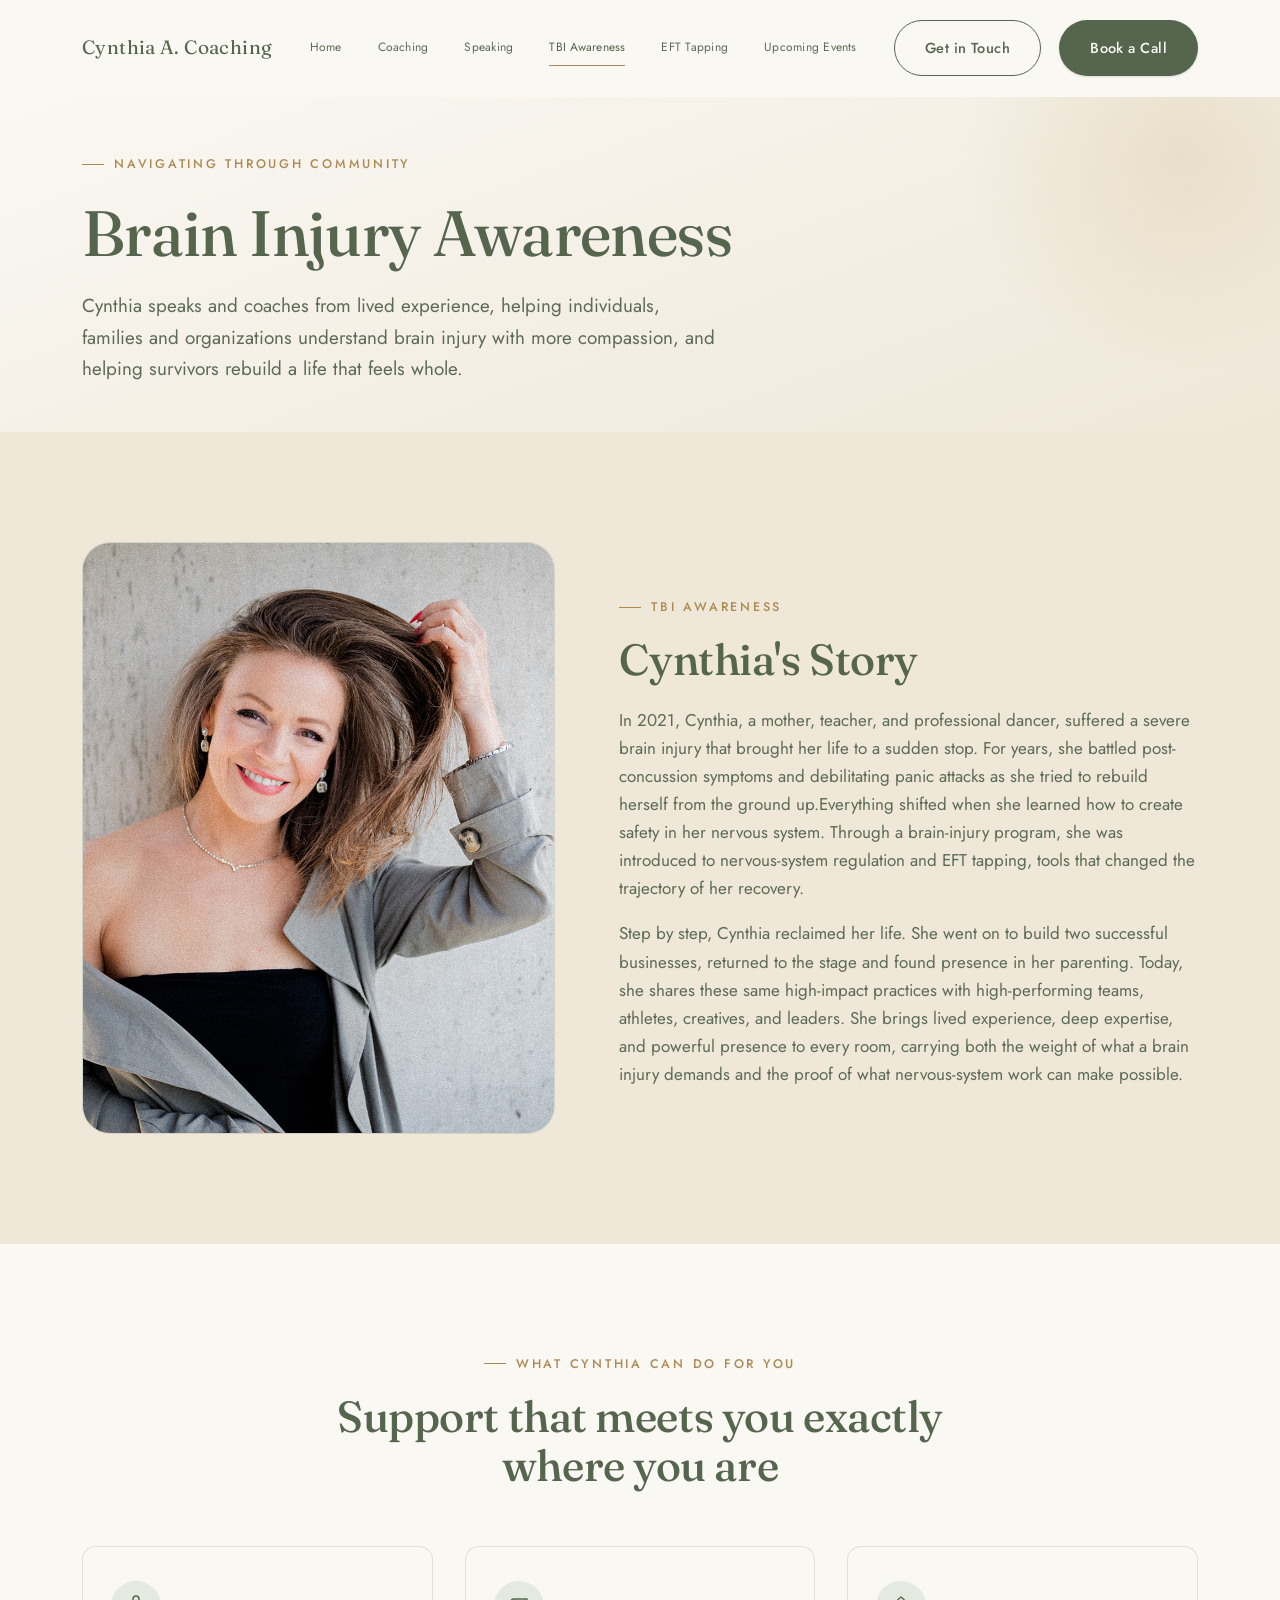
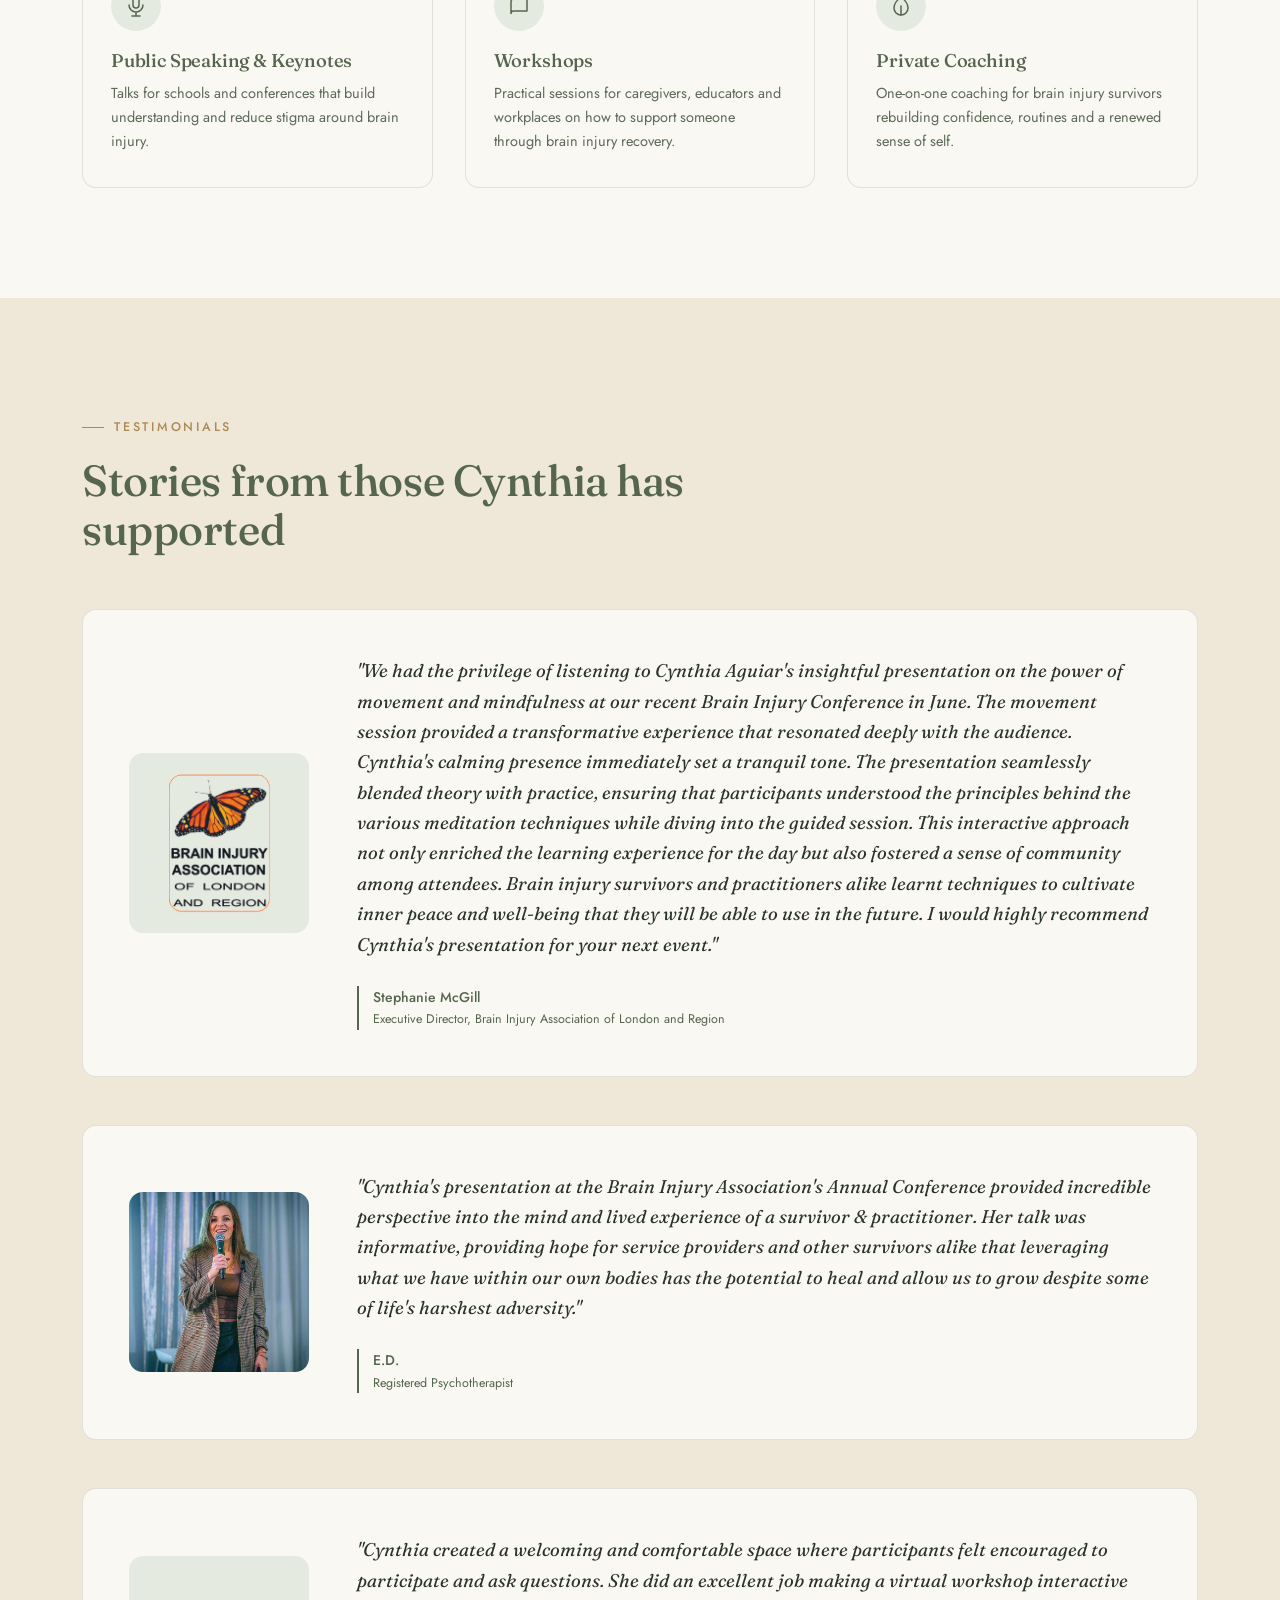
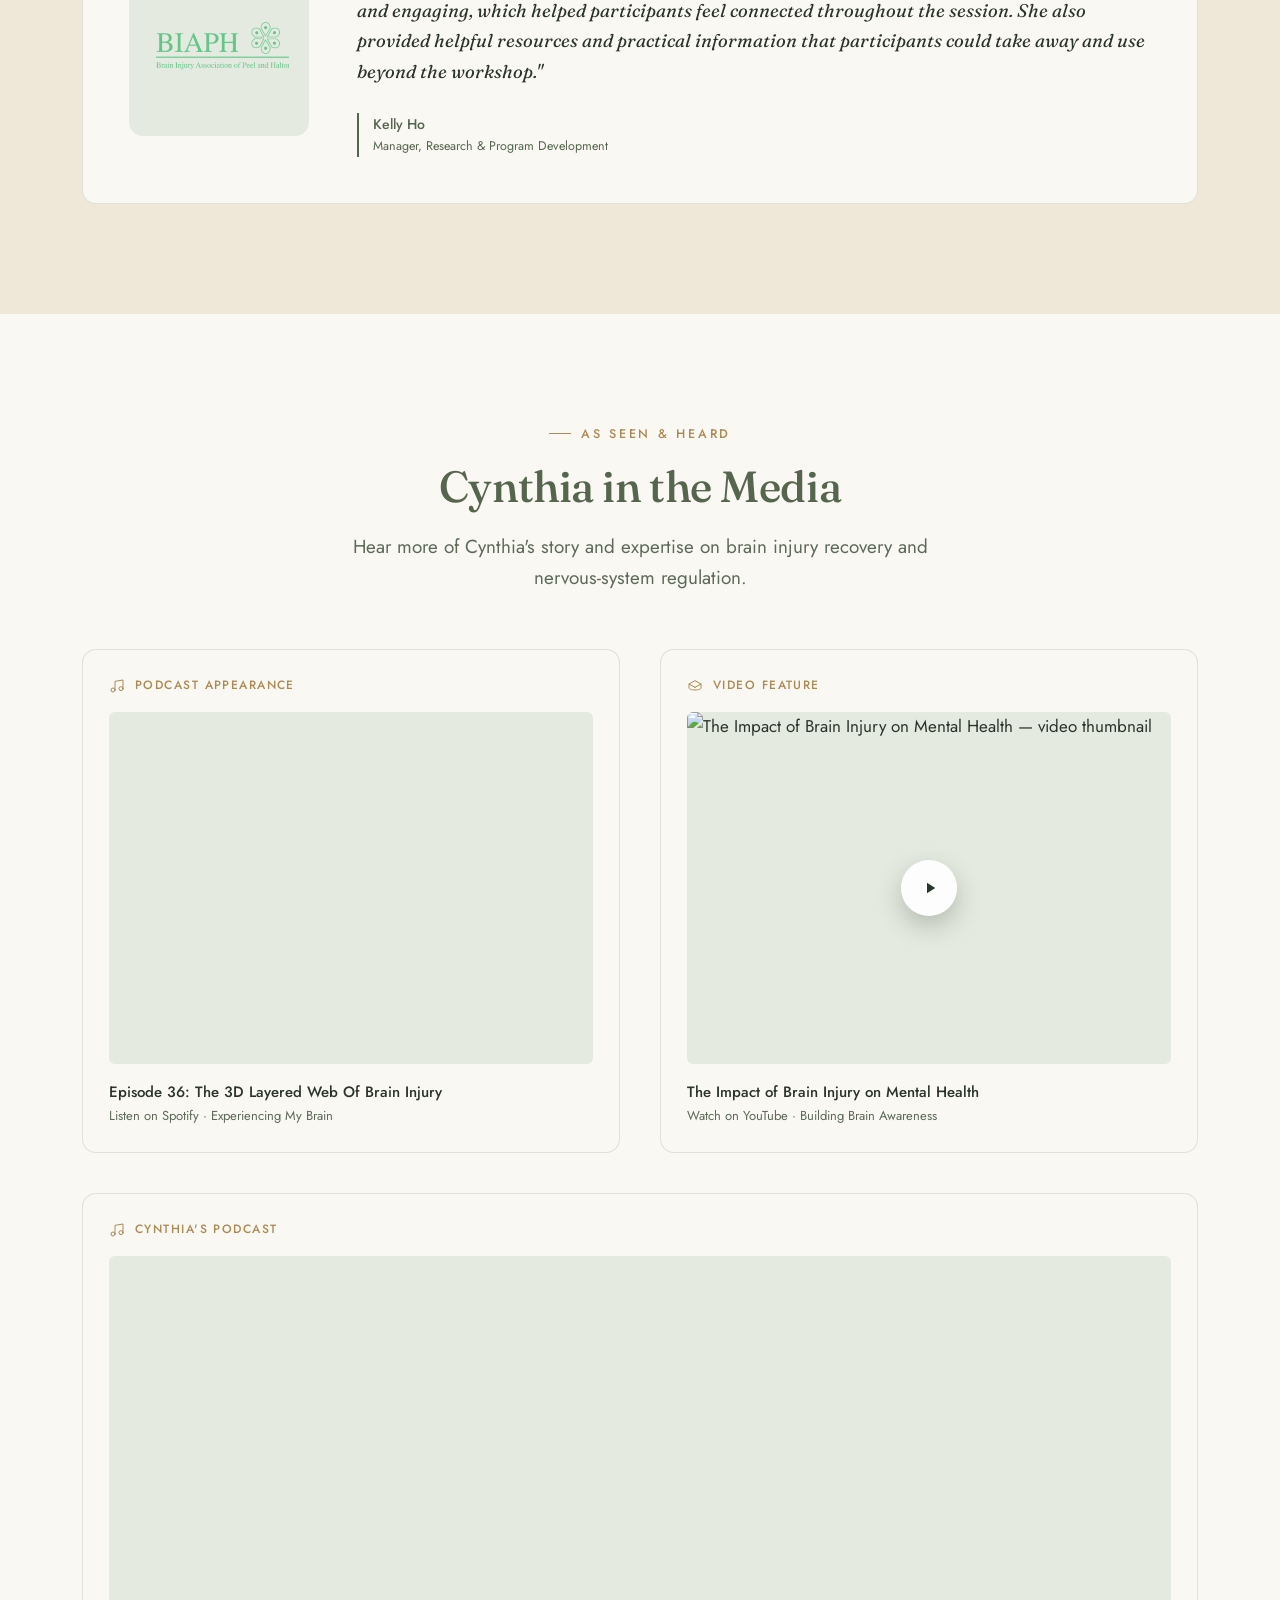
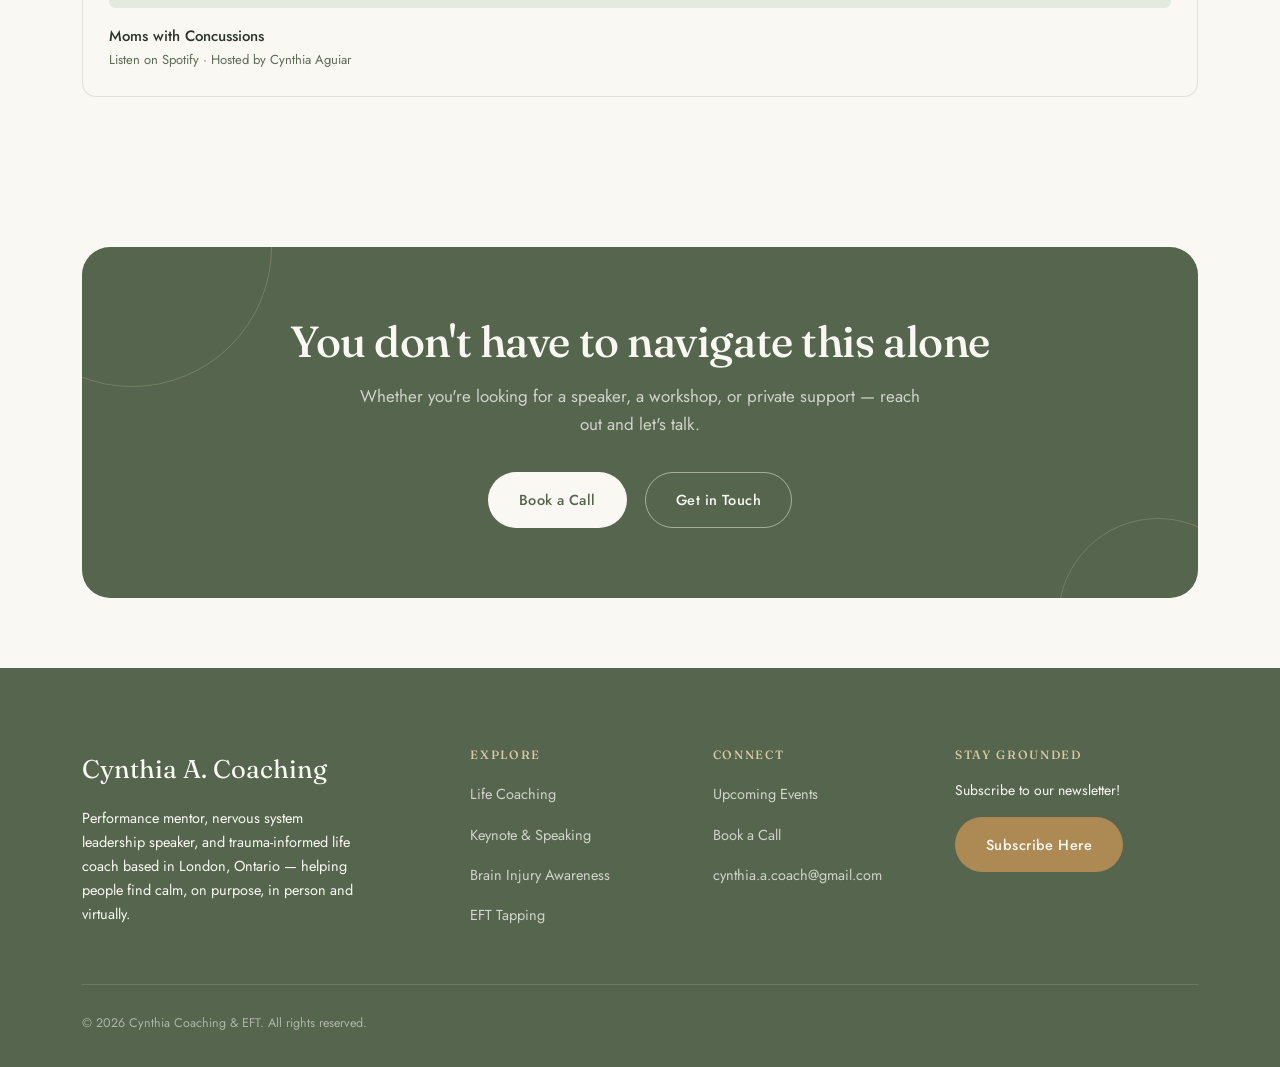
==== commit dc2b6c1d: "Replace newsletter email inputs with a Subscribe Here button The footer "Stay Grounded" email field " ====
--- a/brain-injury-awareness.html
+++ b/brain-injury-awareness.html
@@ -24,7 +24,7 @@
 <link rel="preconnect" href="https://fonts.googleapis.com">
 <link rel="preconnect" href="https://fonts.gstatic.com" crossorigin>
 <link href="https://fonts.googleapis.com/css2?family=Fraunces:ital,opsz,wght@0,9..144,400;0,9..144,500;0,9..144,600;1,9..144,400;1,9..144,500&family=Jost:wght@300;400;500;600&display=swap" rel="stylesheet">
-<link rel="stylesheet" href="styles.css?v=16">
+<link rel="stylesheet" href="styles.css?v=18">
 <script type="application/ld+json">
 {
   "@context": "https://schema.org",
@@ -287,9 +287,7 @@
       <div class="footer-col">
         <h4>Stay Grounded</h4>
         <p style="font-size:14px; margin-bottom:14px; color: #FAF8F3;">Subscribe to our newsletter!</p>
-        <form class="offer-form" style="margin:0;">
-          <input type="email" required placeholder="you@email.com">
-        </form>
+        <a href="https://go.cynthiacoaching.com/e10a1b3c" target="_blank" rel="noopener" class="btn btn-gold">Subscribe Here</a>
       </div>
     </div>
     <div class="footer-bottom">
--- a/styles.css
+++ b/styles.css
@@ -629,6 +629,7 @@
 
 /* ---------- CTA band ---------- */
 #book{ padding-top: 40px; }
+#offer{ padding-top: 40px; }
 .cta-band{
   background: var(--sage-dark);
   border-radius: var(--radius-l);
@@ -804,6 +805,8 @@
 .footer-col ul{ display:flex; flex-direction:column; gap:12px; }
 .footer-col a{ font-size:14.5px; color: rgba(250,248,243,0.75); transition: color .3s var(--ease); }
 .footer-col a:hover{ color: var(--bg); }
+.footer-col a.btn{ font-size:14.5px; color: var(--bg); }
+.footer-col a.btn:hover{ color: var(--bg); }
 .footer-col .offer-form input[type=email]{
   background: rgba(250,248,243,0.1);
   border-color: rgba(250,248,243,0.35);
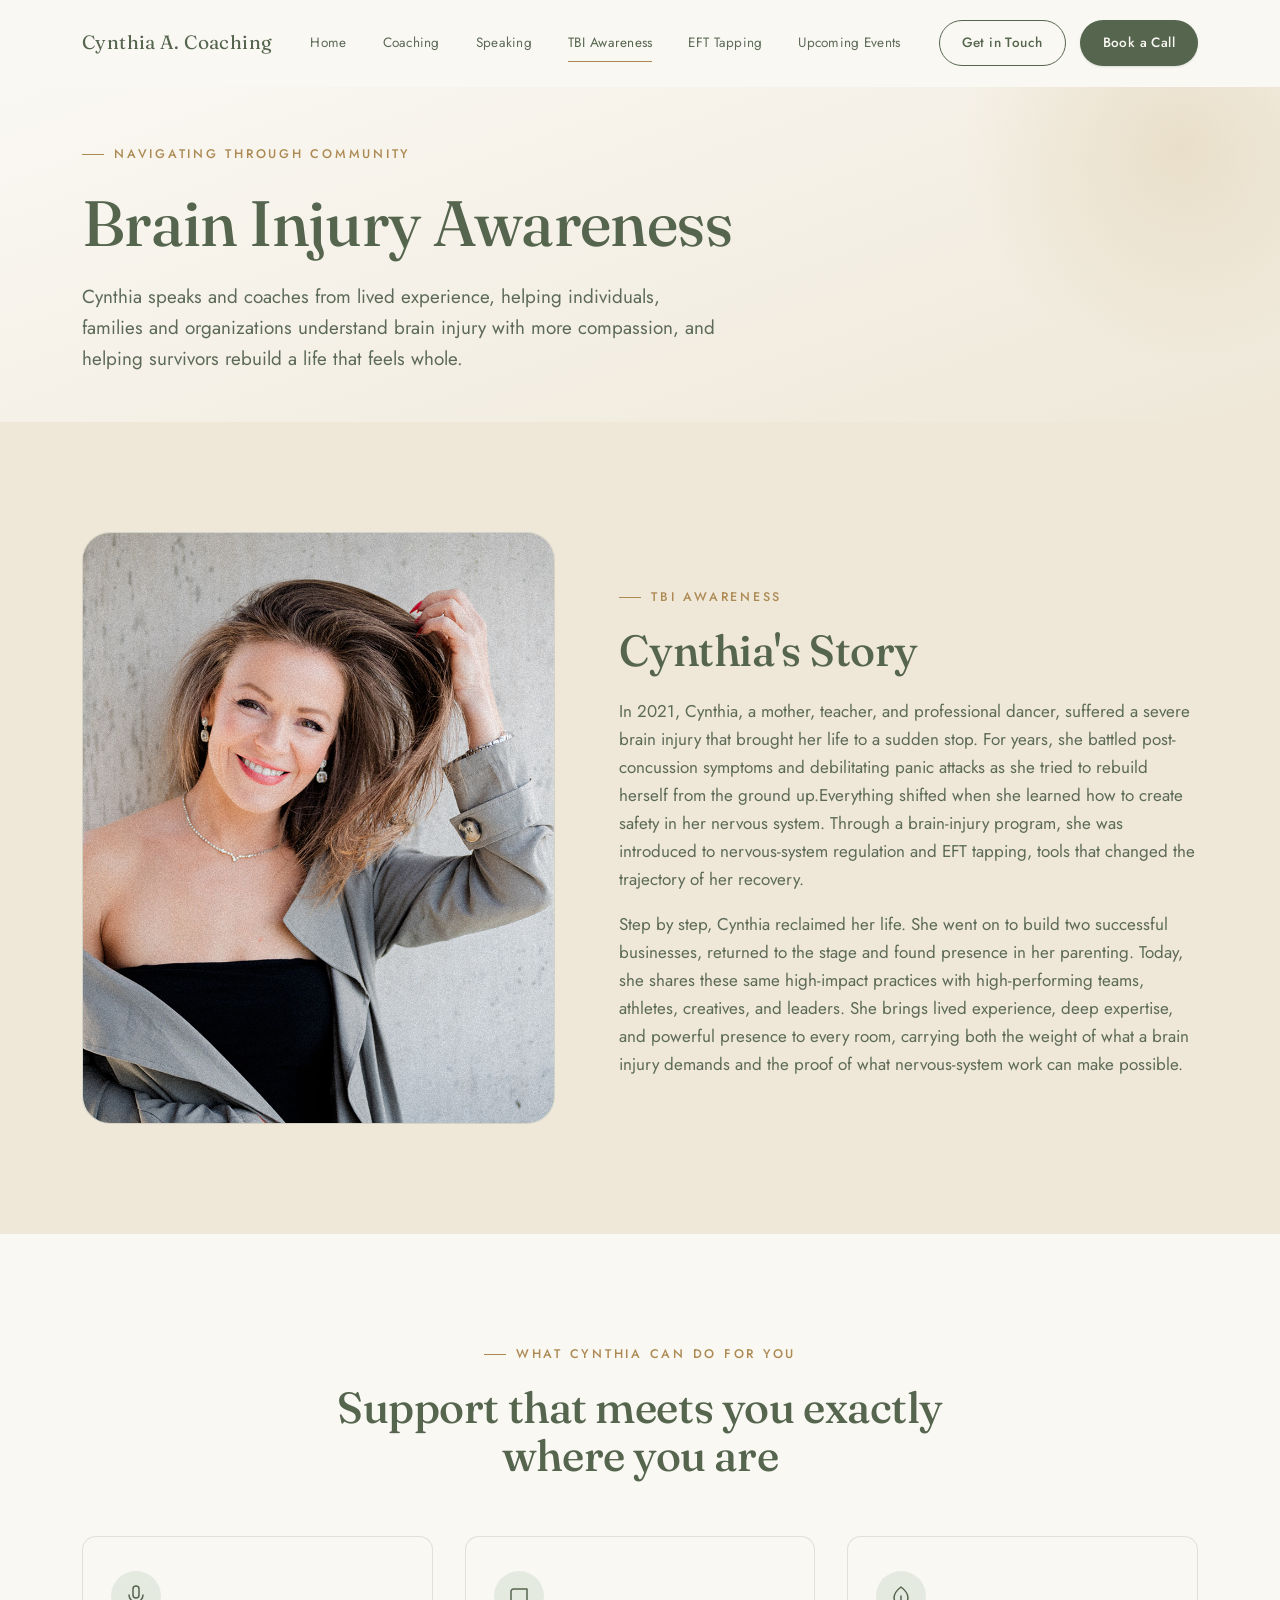
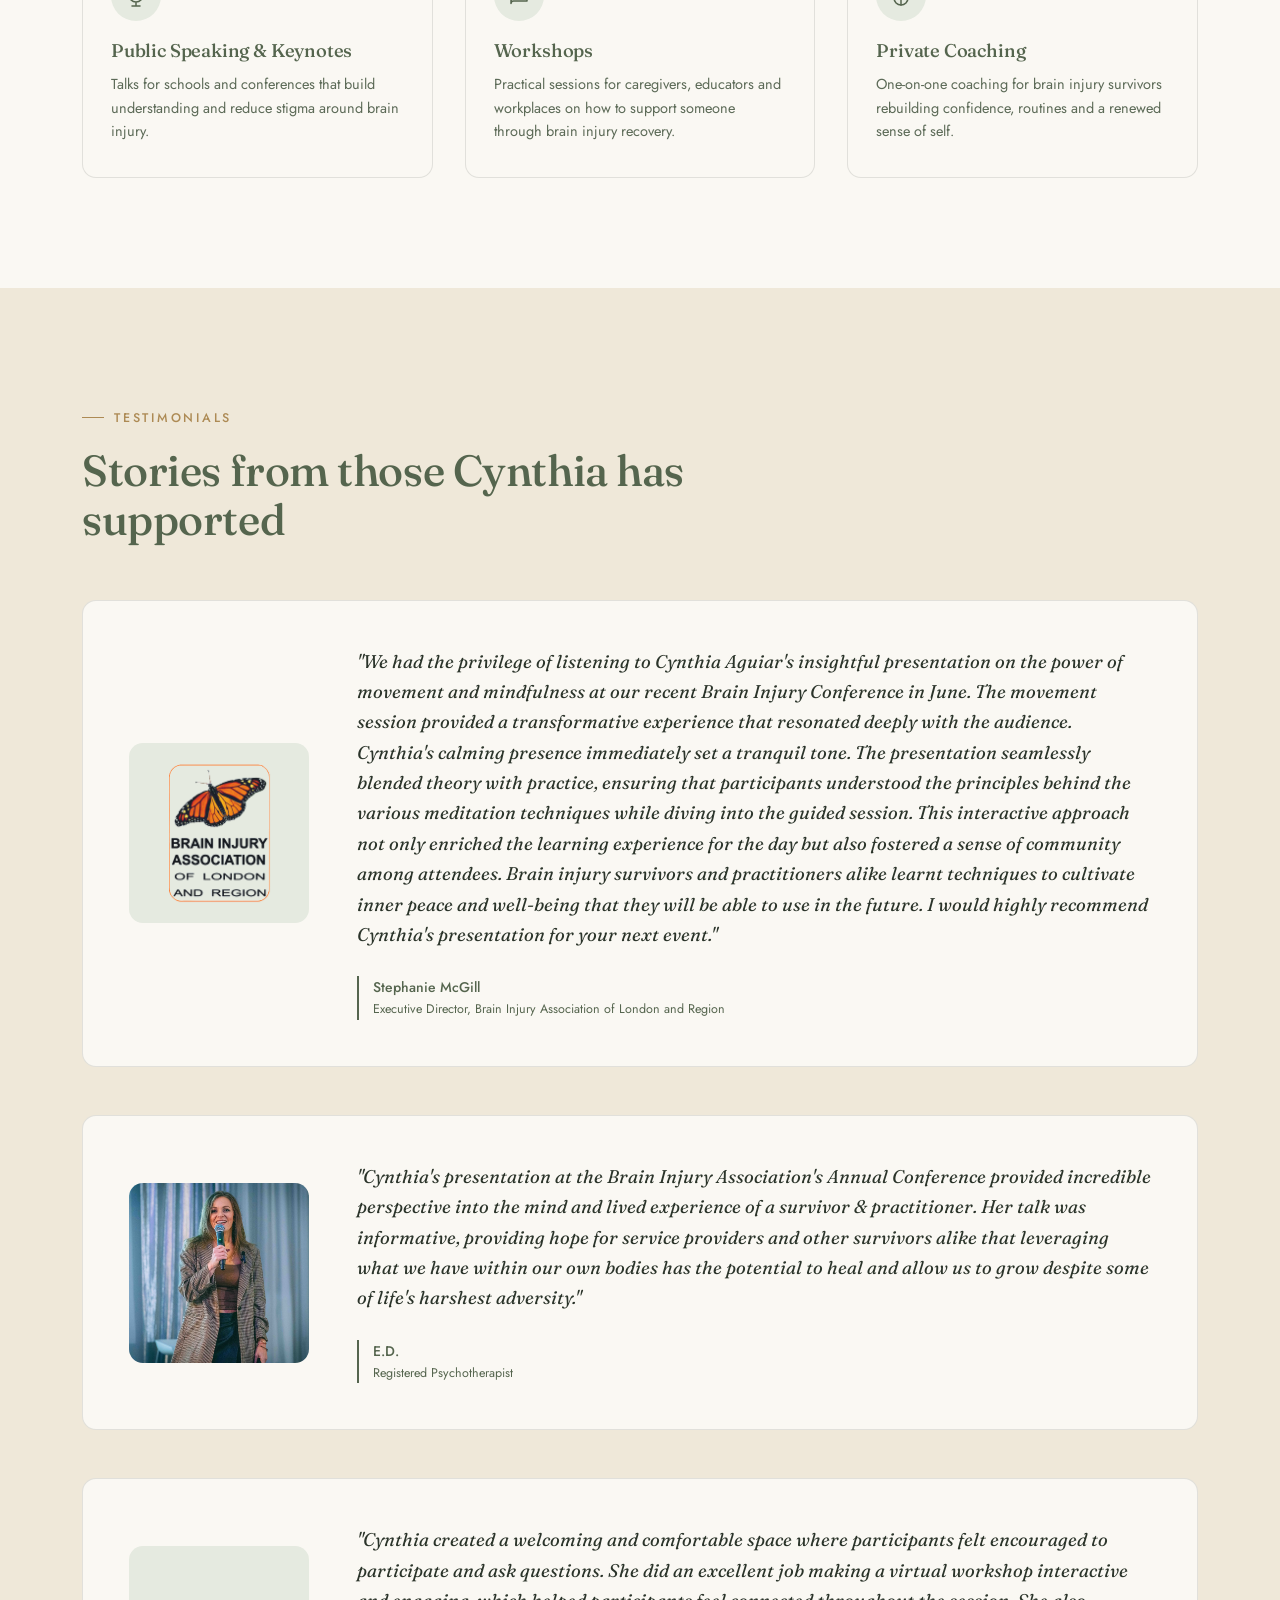
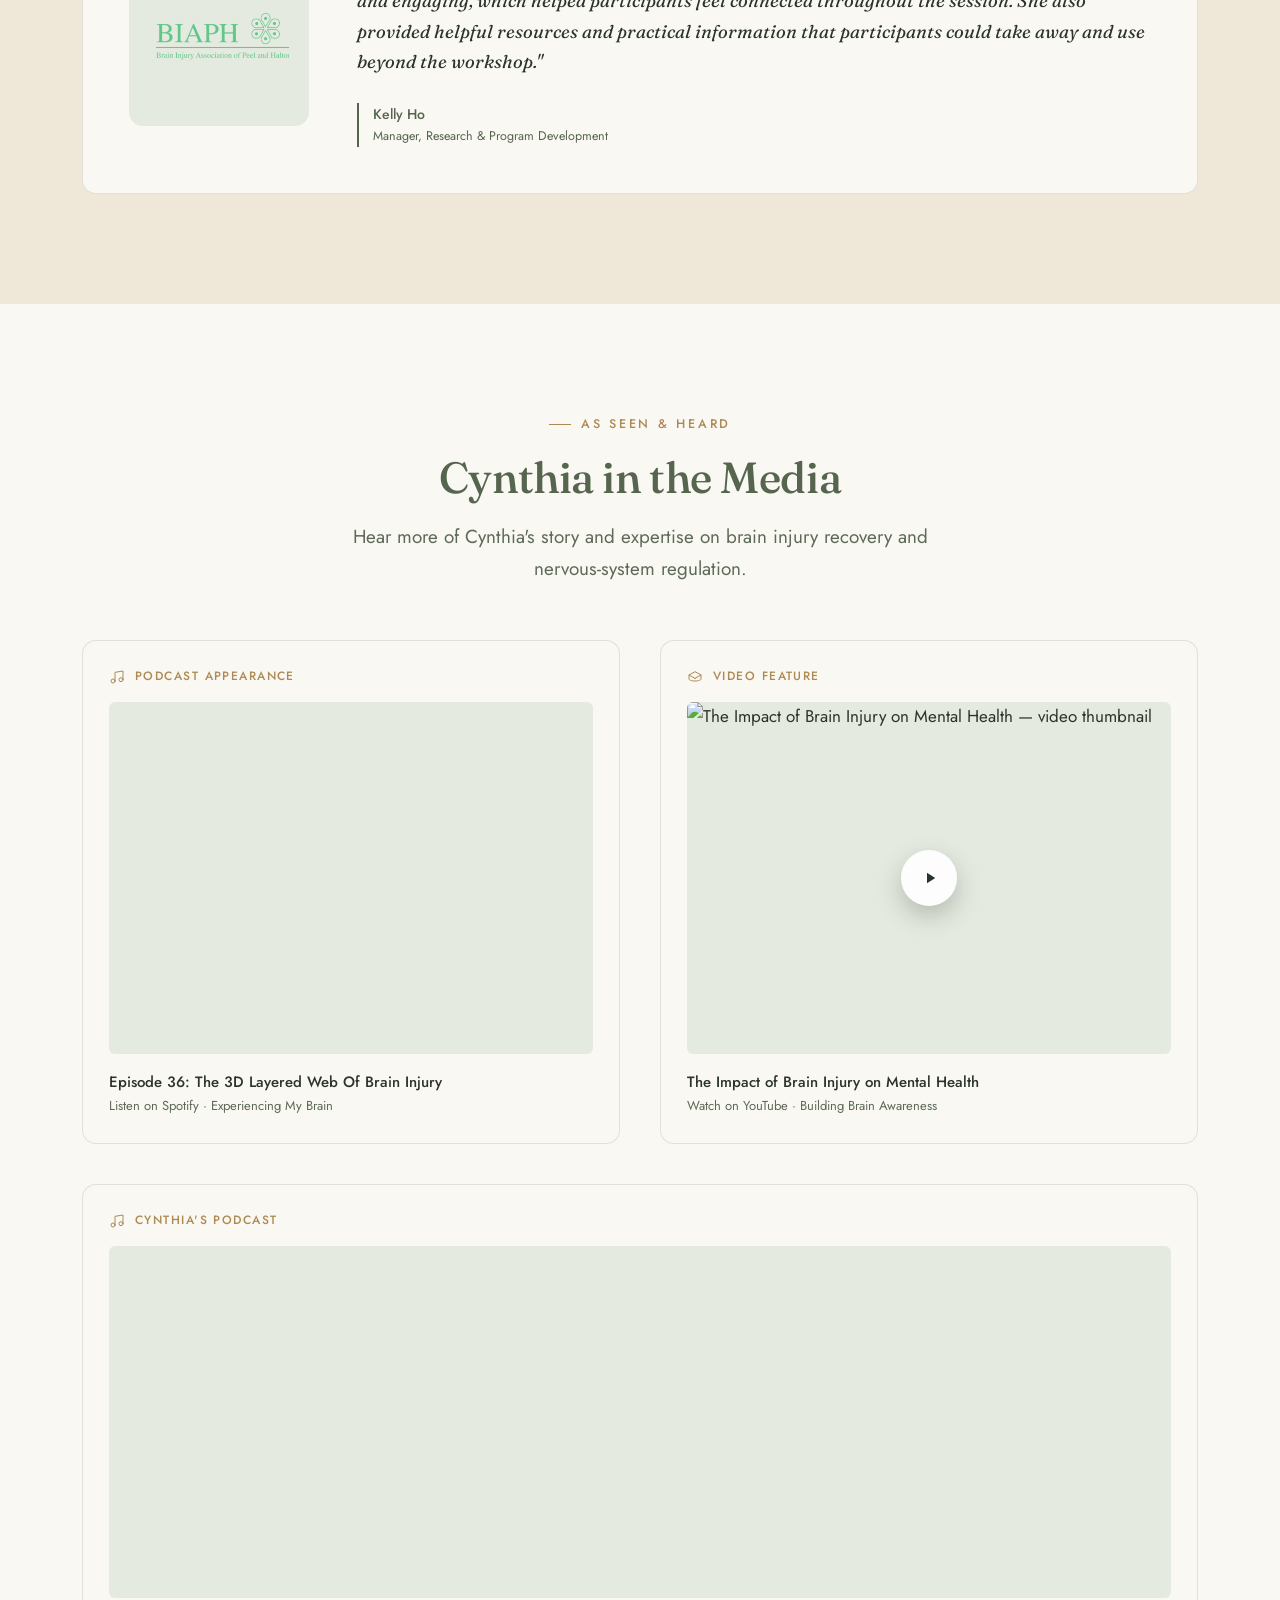
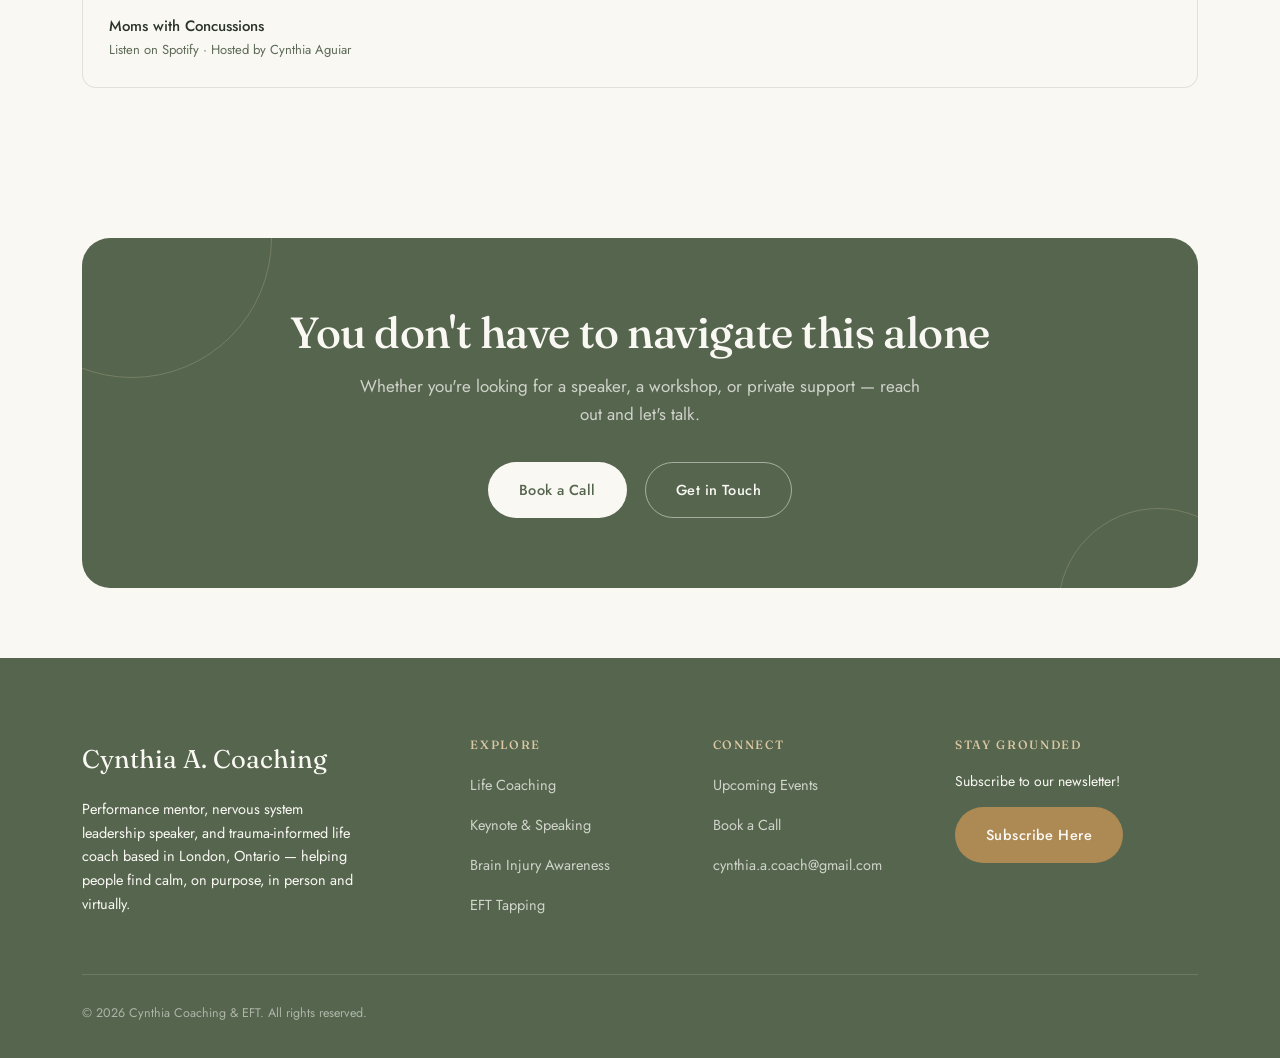
==== commit 28532814: "Rebalance the header: smaller CTA buttons, slightly larger nav links The Get in Touch / Book a Call " ====
--- a/brain-injury-awareness.html
+++ b/brain-injury-awareness.html
@@ -12,27 +12,27 @@
 <meta property="og:site_name" content="Cynthia A. Coaching">
 <meta property="og:title" content="Brain Injury Awareness Speaker in London, Ontario — Cynthia">
 <meta property="og:description" content="Cynthia Aguiar shares her brain injury story and supports survivors in London, Ontario and beyond through speaking, workshops and private coaching.">
-<meta property="og:url" content="https://iveyvisuals.github.io/Cynthia_A_Coaching/brain-injury-awareness.html">
-<meta property="og:image" content="https://iveyvisuals.github.io/Cynthia_A_Coaching/images/og-image.jpg">
+<meta property="og:url" content="https://cynthiacoaching.com/brain-injury-awareness.html">
+<meta property="og:image" content="https://cynthiacoaching.com/images/og-image.jpg">
 <meta property="og:image:width" content="1200">
 <meta property="og:image:height" content="630">
 <meta name="twitter:card" content="summary_large_image">
 <meta name="twitter:title" content="Brain Injury Awareness Speaker in London, Ontario — Cynthia">
 <meta name="twitter:description" content="Cynthia Aguiar shares her brain injury story and supports survivors in London, Ontario and beyond through speaking, workshops and private coaching.">
-<meta name="twitter:image" content="https://iveyvisuals.github.io/Cynthia_A_Coaching/images/og-image.jpg">
-<link rel="canonical" href="https://iveyvisuals.github.io/Cynthia_A_Coaching/brain-injury-awareness.html">
+<meta name="twitter:image" content="https://cynthiacoaching.com/images/og-image.jpg">
+<link rel="canonical" href="https://cynthiacoaching.com/brain-injury-awareness.html">
 <link rel="preconnect" href="https://fonts.googleapis.com">
 <link rel="preconnect" href="https://fonts.gstatic.com" crossorigin>
 <link href="https://fonts.googleapis.com/css2?family=Fraunces:ital,opsz,wght@0,9..144,400;0,9..144,500;0,9..144,600;1,9..144,400;1,9..144,500&family=Jost:wght@300;400;500;600&display=swap" rel="stylesheet">
-<link rel="stylesheet" href="styles.css?v=18">
+<link rel="stylesheet" href="styles.css?v=21">
 <script type="application/ld+json">
 {
   "@context": "https://schema.org",
   "@type": "ProfessionalService",
   "name": "Cynthia A. Coaching",
   "alternateName": "Cynthia Aguiar",
-  "url": "https://iveyvisuals.github.io/Cynthia_A_Coaching/brain-injury-awareness.html",
-  "image": "https://iveyvisuals.github.io/Cynthia_A_Coaching/images/Cynthia_1.jpg",
+  "url": "https://cynthiacoaching.com/brain-injury-awareness.html",
+  "image": "https://cynthiacoaching.com/images/Cynthia_1.jpg",
   "email": "cynthia.a.coach@gmail.com",
   "description": "Brain injury awareness speaking, workshops and coaching with Cynthia Aguiar, a brain injury survivor based in London, Ontario.",
   "areaServed": {
@@ -297,6 +297,6 @@
   </div>
 </footer>
 
-<script src="script.js"></script>
+<script src="script.js?v=2"></script>
 </body>
 </html>
--- a/styles.css
+++ b/styles.css
@@ -179,7 +179,7 @@
   gap: 36px;
 }
 .main-nav a{
-  font-size: 12px;
+  font-size: 13.5px;
   letter-spacing: 0.02em;
   color: var(--ink-soft);
   position: relative;
@@ -194,7 +194,8 @@
   height:1px;
   background: var(--gold);
 }
-.header-cta{ display:flex; align-items:center; gap:18px; }
+.header-cta{ display:flex; align-items:center; gap:14px; }
+.header-cta .btn{ padding: 11px 22px; font-size: 13.5px; }
 .main-nav-cta{ display:none; }
 .nav-toggle{
   display:none;
@@ -291,6 +292,11 @@
   padding: 45px 0 45px;
   position:relative;
   overflow:hidden;
+  /* Fill the first screen below the sticky header (--header-h is set by script.js) so no cream strip shows under the photo */
+  min-height: calc(100vh - var(--header-h, 73px));
+  min-height: calc(100svh - var(--header-h, 73px));
+  display:flex;
+  align-items:center;
 }
 .hero-grid{
   display:grid;
@@ -898,7 +904,7 @@
 .hero-grid {
   position: static;
   width: 100%;
-  min-height: 560px;
+  min-height: 0;
   display: flex;
   align-items: center;
 }
